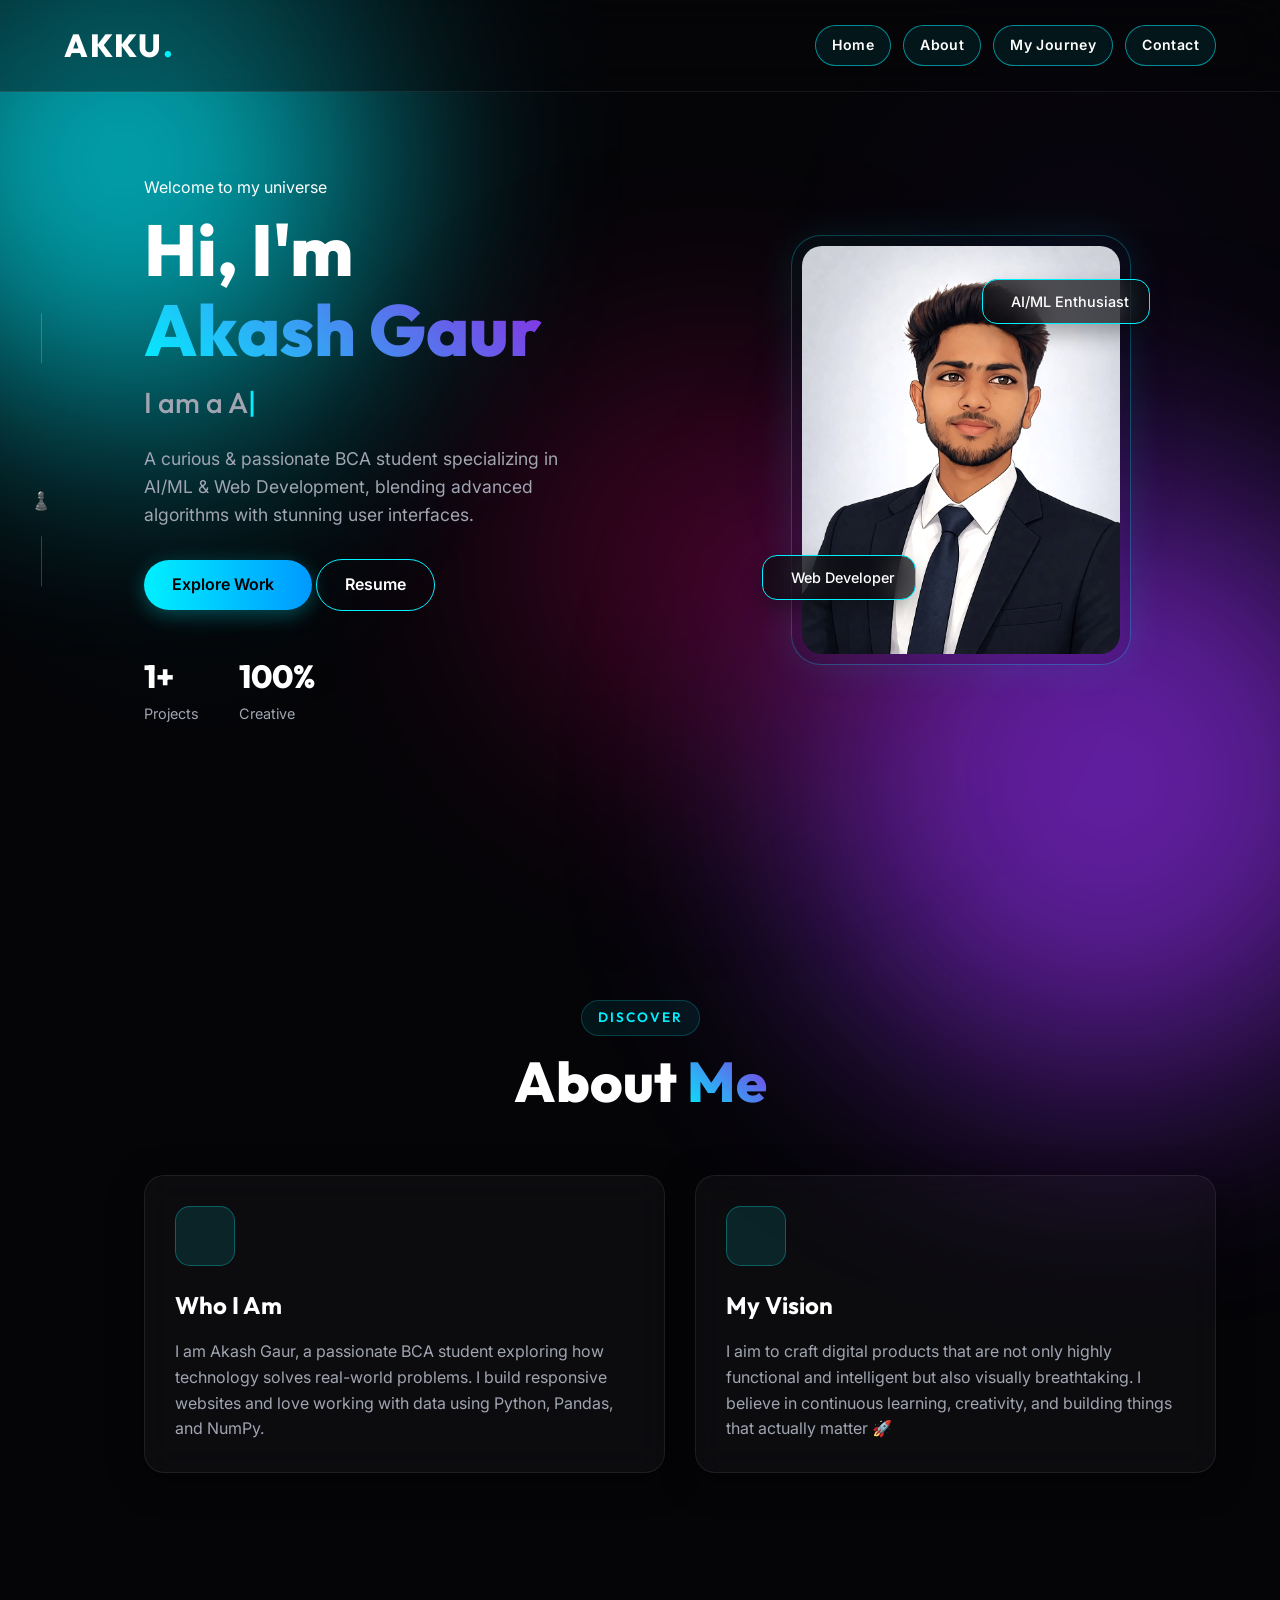
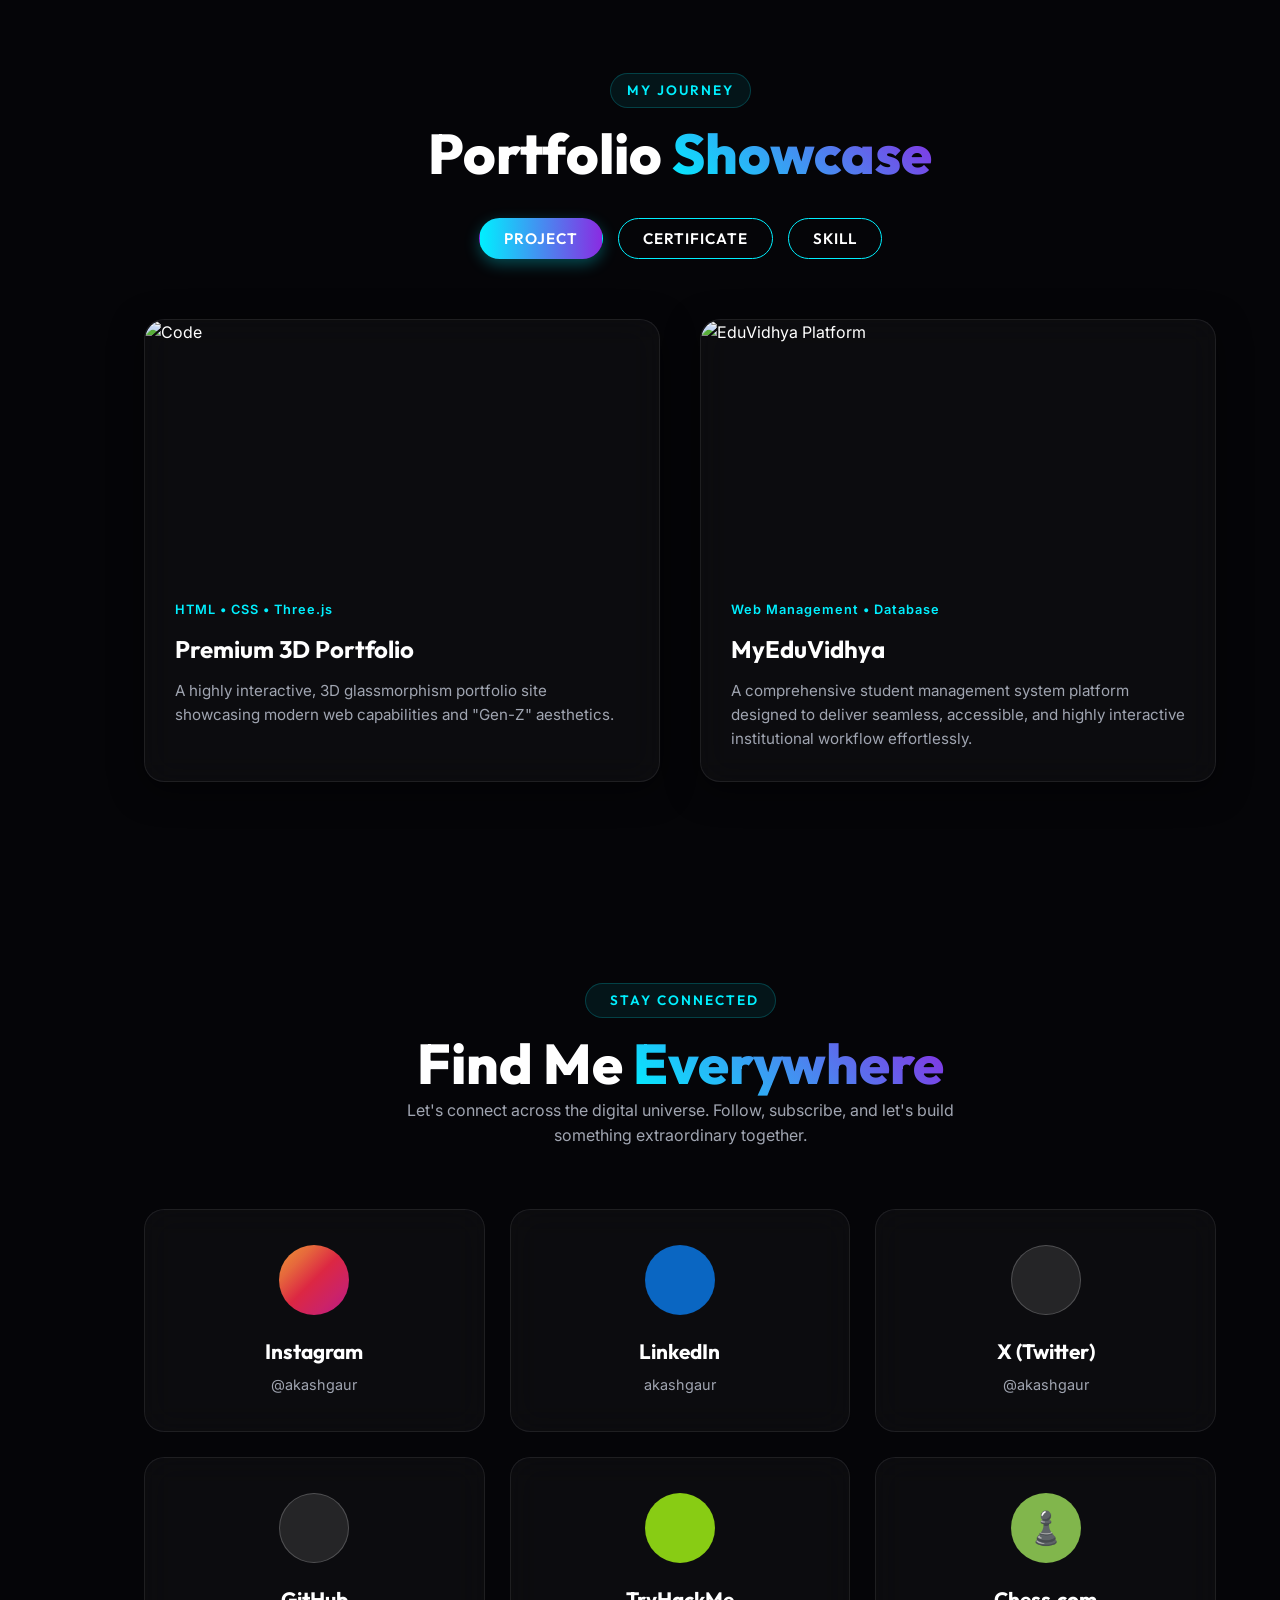
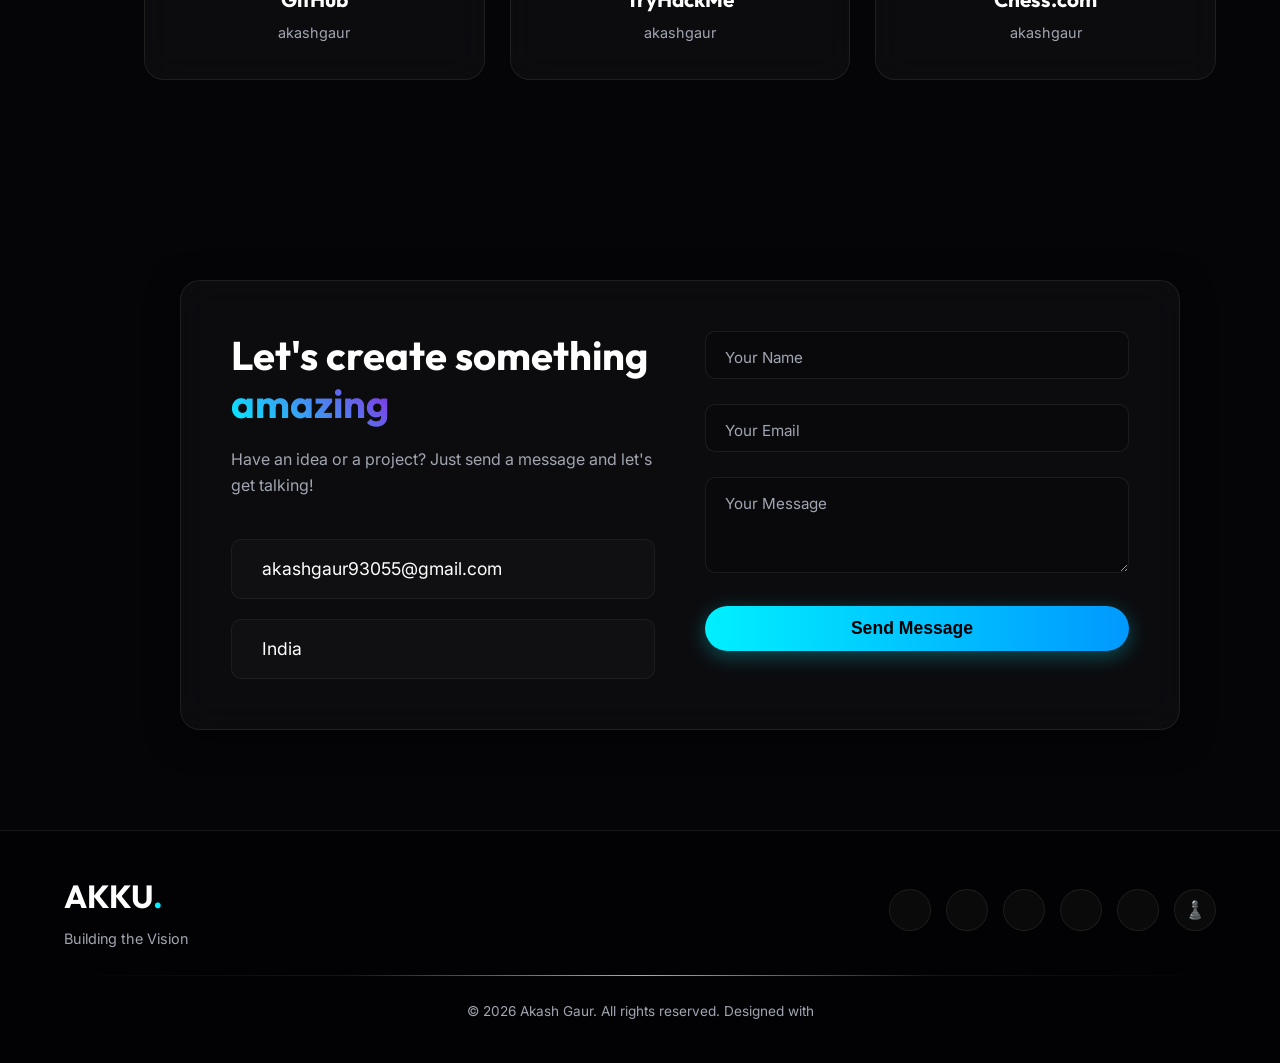
==== index.html @ 0bae41e0 "Add files via upload" ====
<!DOCTYPE html>
<html lang="en">

<head>
    <meta charset="UTF-8">
    <meta name="viewport" content="width=device-width, initial-scale=1.0">
    <title>Akash Gaur's Portfolio</title>
    <!-- Modern Fonts -->
    <link
        href="https://fonts.googleapis.com/css2?family=Outfit:wght@300;400;600;800&family=Inter:wght@300;400;500&display=swap"
        rel="stylesheet">
    <!-- Remixicons for UI details -->
    <link href="https://cdn.jsdelivr.net/npm/remixicon@3.5.0/fonts/remixicon.css" rel="stylesheet">

    <link rel="stylesheet" href="style.css">
</head>

<body>

    <!-- LOADER -->
    <div id="loader">
        <h1 class="loader-text">AKASH</h1>
        <div class="loader-bar"></div>
    </div>


    <!-- BACKGROUND DETAILS (Glowing Orbs) -->
    <div class="mesh-bg"></div>
    <div class="glow-orb orb-1"></div>
    <div class="glow-orb orb-2"></div>
    <div class="glow-orb orb-3"></div>

    <!-- FLOATING SOCIAL MEDIA BAR -->
    <aside class="social-bar">
        <div class="social-line"></div>
        <a href="https://www.instagram.com/akashgaur9161?igsh=MXh5YWp3NnBodTE1Nw==" target="_blank" class="social-icon"
            aria-label="Instagram">
            <i class="ri-instagram-line"></i>
            <span class="tooltip">Instagram</span>
        </a>
        <a href="https://www.linkedin.com/in/akash-gaur-01411a289?utm_source=share_via&utm_content=profile&utm_medium=member_android"
            target="_blank" class="social-icon" aria-label="LinkedIn">
            <i class="ri-linkedin-fill"></i>
            <span class="tooltip">LinkedIn</span>
        </a>
        <a href="https://x.com/codewithakashAi" target="_blank" class="social-icon" aria-label="Twitter/X">
            <i class="ri-twitter-x-line"></i>
            <span class="tooltip">Twitter (X)</span>
        </a>
        <a href="https://github.com/codewithakash-ai" target="_blank" class="social-icon" aria-label="GitHub">
            <i class="ri-github-fill"></i>
            <span class="tooltip">GitHub</span>
        </a>
        <a href="https://tryhackme.com/adventofcyber25" target="_blank" class="social-icon" aria-label="TryHackMe">
            <i class="ri-terminal-box-fill"></i>
            <span class="tooltip">TryHackMe</span>
        </a>
        <a href="https://www.chess.com/member/cyber_01" target="_blank" class="social-icon" aria-label="Chess.com">
            <span style="font-size:1.1rem;">♟️</span>
            <span class="tooltip">Chess.com</span>
        </a>
        <div class="social-line"></div>
    </aside>

    <!-- HEADER -->
    <header id="navbar">
        <a href="#home" class="logo">AKKU<span class="accent">.</span></a>
        <nav class="nav-links" aria-label="Main Navigation">
            <a href="#home" class="nav-link-btn">Home</a>
            <a href="#about" class="nav-link-btn">About</a>
            <a href="#portfolio" class="nav-link-btn">My Journey</a>
            <a href="#contact" class="nav-link-btn">Contact</a>
        </nav>
    </header>

    <main>
        <!-- HERO SECTION -->
        <section id="home" class="hero section">
            <div class="container hero-container">
                <div class="hero-text" data-tilt data-tilt-max="3" data-tilt-speed="400">
                    <p class="subtitle"><i class="ri-sparkling-fill"></i> Welcome to my universe</p>
                    <h1 class="title">Hi, I'm <br><span class="gradient-text">Akash Gaur</span></h1>
                    <h2 class="role">I am a <span id="typing"></span><span class="cursor-blink">|</span></h2>
                    <p class="description">A curious & passionate BCA student specializing in AI/ML & Web Development,
                        blending advanced algorithms with stunning user interfaces.</p>

                    <div class="buttons">
                        <a href="#portfolio" class="btn btn-primary"><span>Explore Work</span> <i
                                class="ri-arrow-right-up-line"></i></a>
                        <a href="resume.html" target="_blank" rel="noopener" class="btn btn-outline"><span>Resume</span></a>
                    </div>

                    <div class="hero-stats">
                        <div class="stat"><span class="num">1+</span> Projects</div>
                        <div class="stat"><span class="num">100%</span> Creative</div>
                    </div>
                </div>

                <!-- MOBILE ONLY: Sticker Photo -->
                <div class="mobile-sticker-wrap">
                    <div class="mobile-sticker">
                        <div class="sticker-bubble">Hi! I'm Akku 👋</div>
                        <img src="./WhatsApp%20Image%202026-03-29%20at%201.13.45%20PM.jpeg"
                            alt="Akash Gaur">
                        <div class="sticker-tag"><i class="ri-sparkling-fill"></i>🚀🚀</div>
                    </div>
                </div>

                <div class="hero-image-wrapper" data-tilt data-tilt-max="10" data-tilt-glare data-tilt-max-glare="0.2">
                    <div class="glass-orb-back"></div>
                    <div class="hero-image-container">
                        <img src="./WhatsApp%20Image%202026-03-29%20at%201.13.45%20PM.jpeg"
                            alt="Akash Gaur" class="hero-img">
                        <div class="glass-panel floating-panel-1"><i class="ri-brain-line"></i> AI/ML Enthusiast</div>
                        <div class="glass-panel floating-panel-2"><i class="ri-code-s-slash-fill"></i> Web Developer
                        </div>
                    </div>
                </div>
            </div>
        </section>

        <!-- ABOUT SECTION -->
        <section id="about" class="section reveal">
            <div class="container">
                <div class="section-header center">
                    <p class="section-subtitle">Discover</p>
                    <h2 class="section-title">About <span class="gradient-text">Me</span></h2>
                </div>

                <div class="about-grid">
                    <div class="about-card glass-card" data-tilt data-tilt-max="5">
                        <div class="about-icon"><i class="ri-user-smile-line"></i></div>
                        <h3>Who I Am</h3>
                        <p>I am Akash Gaur, a passionate BCA student exploring how technology solves real-world
                            problems. I build responsive websites and love working with data using Python, Pandas, and
                            NumPy.</p>
                    </div>
                    <div class="about-card glass-card" data-tilt data-tilt-max="5">
                        <div class="about-icon"><i class="ri-rocket-line"></i></div>
                        <h3>My Vision</h3>
                        <p>I aim to craft digital products that are not only highly functional and intelligent but also
                            visually breathtaking. I believe in continuous learning, creativity, and building things
                            that actually matter 🚀</p>
                    </div>
                </div>
            </div>
        </section>

        <!-- PORTFOLIO SECTION -->
        <section id="portfolio" class="section reveal">
            <div class="container">
                <div class="section-header center">
                    <p class="section-subtitle">My Journey</p>
                    <h2 class="section-title">Portfolio <span class="gradient-text">Showcase</span></h2>
                    <div class="portfolio-tabs" style="margin-top: 30px;">
                        <button class="tab-btn active" data-tab="project">PROJECT</button>
                        <button class="tab-btn" data-tab="certificate">CERTIFICATE</button>
                        <button class="tab-btn" data-tab="skill">SKILL</button>
                    </div>
                </div>

                <div class="tab-content active" id="tab-project">
                    <div class="projects-grid">
                        <div class="project-card glass-card" data-tilt data-tilt-max="8">
                            <div class="project-img-wrapper">
                                <img src="https://images.unsplash.com/photo-1555066931-4365d14bab8c?auto=format&fit=crop&w=600&q=80"
                                    alt="Code" class="project-img">
                                <div class="project-overlay">
                                    <a href="#" class="view-btn"><i class="ri-external-link-line"></i></a>
                                </div>
                            </div>
                            <div class="project-content">
                                <div class="project-tech">HTML • CSS • Three.js</div>
                                <h3>Premium 3D Portfolio</h3>
                                <p>A highly interactive, 3D glassmorphism portfolio site showcasing modern web capabilities
                                    and "Gen-Z" aesthetics.</p>
                            </div>
                        </div>
                        <div class="project-card glass-card" data-tilt data-tilt-max="8">
                            <div class="project-img-wrapper">
                                <img src="https://images.unsplash.com/photo-1516321318423-f06f85e504b3?auto=format&fit=crop&w=600&q=80"
                                    alt="EduVidhya Platform" class="project-img">
                                <div class="project-overlay">
                                    <a href="https://www.myeduvidhya.in/" target="_blank" class="view-btn"><i
                                            class="ri-external-link-line"></i></a>
                                </div>
                            </div>
                            <div class="project-content">
                                <div class="project-tech">Web Management • Database</div>
                                <h3>MyEduVidhya</h3>
                                <p>A comprehensive student management system platform designed to deliver seamless,
                                    accessible, and highly interactive institutional workflow effortlessly.</p>
                            </div>
                        </div>
                    </div>
                </div>

                <div class="tab-content" id="tab-certificate">
                    <div class="certificates-grid">
                        <article class="certificate-card glass-card" data-tilt data-tilt-max="8">
                            <button type="button" class="certificate-open-btn" aria-label="Open certificate in full view">
                                <div class="certificate-img-wrapper">
                                    <img src="./WhatsApp%20Image%202026-03-29%20at%203.09.30%20PM.jpeg"
                                        alt="Akash Gaur Certificate" class="certificate-img">
                                    <div class="certificate-overlay">
                                        <i class="ri-zoom-in-line"></i>
                                        <span>Tap to View Full</span>
                                    </div>
                                </div>
                            </button>
                            <div class="certificate-content">
                                <div class="project-tech">CERTIFICATION</div>
                                <h3>HTML and CSS Certificate</h3>
                                <p>Verified certificate added to portfolio.</p>
                            </div>
                        </article>
                    </div>
                </div>

                <div class="tab-content" id="tab-skill">
                    <div class="skills-grid">
                        <div class="skill-card glass-card" data-tilt data-tilt-max="15">
                            <i class="ri-html5-fill skill-icon"></i>
                            <h4>Frontend</h4>
                            <p>HTML, CSS, JS</p>
                        </div>
                        <div class="skill-card glass-card" data-tilt data-tilt-max="15">
                            <i class="ri-database-2-fill skill-icon"></i>
                            <h4>Data Science</h4>
                            <p>Python, Pandas, NumPy, Matplotlib</p>
                        </div>
                        <div class="skill-card glass-card" data-tilt data-tilt-max="15">
                            <i class="ri-braces-fill skill-icon"></i>
                            <h4>Core</h4>
                            <p>C++ Programming</p>
                        </div>
                        <div class="skill-card glass-card" data-tilt data-tilt-max="15">
                            <i class="ri-brain-fill skill-icon"></i>
                            <h4>AI/ML</h4>
                            <p>Modeling, Intelligent Systems</p>
                        </div>
                        <div class="skill-card glass-card" data-tilt data-tilt-max="15">
                            <i class="ri-quill-pen-fill skill-icon"></i>
                            <h4>Design</h4>
                            <p>UI/UX, Personal Branding</p>
                        </div>
                    </div>
                </div>
            </div>
        </section>

        <!-- CERTIFICATE LIGHTBOX -->
        <div id="certificateLightbox" class="certificate-lightbox" aria-hidden="true">
            <button id="certificateLightboxClose" class="certificate-lightbox-close" type="button"
                aria-label="Close certificate preview">
                <i class="ri-close-line"></i>
            </button>
            <img id="certificateLightboxImg" class="certificate-lightbox-img" alt="Certificate full preview">
        </div>

        <!-- CONNECT WITH ME SECTION -->
        <section id="connect" class="section reveal">
            <div class="container">
                <div class="section-header center">
                    <p class="section-subtitle"><i class="ri-links-line"></i> Stay Connected</p>
                    <h2 class="section-title">Find Me <span class="gradient-text">Everywhere</span></h2>
                    <p class="connect-desc">Let's connect across the digital universe. Follow, subscribe, and let's
                        build something extraordinary together.</p>
                </div>

                <div class="connect-grid">
                    <!-- Instagram Card -->
                    <a href="https://www.instagram.com/akashgaur9161?igsh=MXh5YWp3NnBodTE1Nw==" target="_blank"
                        class="connect-card connect-insta" data-tilt data-tilt-max="12">
                        <div class="connect-glow"></div>
                        <div class="connect-icon"><i class="ri-instagram-line"></i></div>
                        <h3>Instagram</h3>
                        <p>@akashgaur</p>
                    </a>

                    <!-- LinkedIn Card -->
                    <a href="https://www.linkedin.com/in/akash-gaur-01411a289?utm_source=share_via&utm_content=profile&utm_medium=member_android"
                        target="_blank" class="connect-card connect-linkedin" data-tilt data-tilt-max="12">
                        <div class="connect-glow"></div>
                        <div class="connect-icon"><i class="ri-linkedin-fill"></i></div>
                        <h3>LinkedIn</h3>
                        <p>akashgaur</p>
                    </a>

                    <!-- X / Twitter Card -->
                    <a href="https://x.com/codewithakashAi" target="_blank" class="connect-card connect-x" data-tilt
                        data-tilt-max="12">
                        <div class="connect-glow"></div>
                        <div class="connect-icon"><i class="ri-twitter-x-line"></i></div>
                        <h3>X (Twitter)</h3>
                        <p>@akashgaur</p>
                    </a>

                    <!-- GitHub Card -->
                    <a href="https://github.com/codewithakash-ai" target="_blank" class="connect-card connect-github"
                        data-tilt data-tilt-max="12">
                        <div class="connect-glow"></div>
                        <div class="connect-icon"><i class="ri-github-fill"></i></div>
                        <h3>GitHub</h3>
                        <p>akashgaur</p>
                    </a>

                    <!-- TryHackMe Card -->
                    <a href="https://tryhackme.com/adventofcyber25" target="_blank" class="connect-card connect-thm"
                        data-tilt data-tilt-max="12">
                        <div class="connect-glow"></div>
                        <div class="connect-icon"><i class="ri-terminal-box-fill"></i></div>
                        <h3>TryHackMe</h3>
                        <p>akashgaur</p>
                    </a>

                    <!-- Chess.com Card -->
                    <a href="https://www.chess.com/member/cyber_01" target="_blank" class="connect-card connect-chess"
                        data-tilt data-tilt-max="12">
                        <div class="connect-glow"></div>
                        <div class="connect-icon" style="font-size:2rem;">♟️</div>
                        <h3>Chess.com</h3>
                        <p>akashgaur</p>
                    </a>
                </div>
            </div>
        </section>

        <!-- CONTACT SECTION -->
        <section id="contact" class="section reveal">
            <div class="container">
                <div class="contact-box glass-card" data-tilt data-tilt-max="3">
                    <div class="contact-info">
                        <h2>Let's create something <span class="gradient-text">amazing</span></h2>
                        <p>Have an idea or a project? Just send a message and let's get talking!</p>
                        <div class="contact-methods">
                            <div class="method"><i class="ri-mail-send-line"></i> akashgaur93055@gmail.com</div>
                            <div class="method"><i class="ri-map-pin-line"></i> India</div>
                        </div>
                    </div>
                    <form id="contactForm" class="contact-form" action="https://api.web3forms.com/submit" method="POST">
                        <div class="input-group">
                            <input type="text" id="name" name="name" placeholder=" " required>
                            <label for="name">Your Name</label>
                        </div>
                        <div class="input-group">
                            <input type="email" id="email" name="email" placeholder=" " required>
                            <label for="email">Your Email</label>
                        </div>
                        <div class="input-group">
                            <textarea id="message" name="message" rows="4" placeholder=" " required></textarea>
                            <label for="message">Your Message</label>
                        </div>
                        <button type="submit" id="submitBtn" class="btn btn-primary submit-btn">
                            <span>Send Message</span> <i class="ri-send-plane-fill"></i>
                        </button>
                        <div id="formResult" class="form-result"></div>
                    </form>
                </div>
            </div>
        </section>

    </main>

    <footer>
        <div class="footer-content">
            <div class="footer-top">
                <div class="footer-brand">
                    <h2>AKKU<span class="accent">.</span></h2>
                    <p>Building the Vision</p>
                </div>
                <div class="footer-socials">
                    <a href="https://www.instagram.com/akashgaur9161?igsh=MXh5YWp3NnBodTE1Nw==" target="_blank"><i
                            class="ri-instagram-line"></i></a>
                    <a href="https://www.linkedin.com/in/akash-gaur-01411a289?utm_source=share_via&utm_content=profile&utm_medium=member_android"
                        target="_blank"><i class="ri-linkedin-fill"></i></a>
                    <a href="https://x.com/codewithakashAi" target="_blank"><i class="ri-twitter-x-line"></i></a>
                    <a href="https://github.com/codewithakash-ai" target="_blank"><i class="ri-github-fill"></i></a>
                    <a href="https://tryhackme.com/adventofcyber25" target="_blank"><i
                            class="ri-terminal-box-fill"></i></a>
                    <a href="https://www.chess.com/member/cyber_01" target="_blank" style="font-size:1.1rem;">♟️</a>
                </div>
            </div>
            <div class="footer-divider"></div>
            <p class="footer-copy">© 2026 Akash Gaur. All rights reserved. Designed with <i class="ri-heart-fill"
                    style="color: var(--accent-3);"></i></p>
        </div>
    </footer>

    <!-- VanillaTilt for 3D interactions -->
    <script src="https://cdnjs.cloudflare.com/ajax/libs/vanilla-tilt/1.8.0/vanilla-tilt.min.js"></script>
    <script src="script.js"></script>
</body>

</html>
---- style.css ----
/* =============== VIZ PREMIUM PORTFOLIO ================= */
@import url('https://fonts.googleapis.com/css2?family=Outfit:wght@300;400;600;800&family=Inter:wght@300;400;500&display=swap');

:root {
    --bg-color: #050508;
    --text-main: #ffffff;
    --text-muted: #a0a5b1;
    --accent-1: #00f0ff;
    /* Neon Cyan */
    --accent-2: #8a2be2;
    /* Neon Purple */
    --accent-3: #ff007f;
    /* Neon Pink */
    --glass-bg: rgba(255, 255, 255, 0.03);
    --glass-border: rgba(255, 255, 255, 0.08);
    --glass-shadow: 0 8px 32px 0 rgba(0, 0, 0, 0.5);

    --font-heading: 'Outfit', sans-serif;
    --font-body: 'Inter', sans-serif;
}

* {
    margin: 0;
    padding: 0;
    box-sizing: border-box;
    scroll-behavior: smooth;
}

body {
    background-color: var(--bg-color);
    color: var(--text-main);
    font-family: var(--font-body);
    overflow-x: hidden;
    position: relative;
    line-height: 1.6;
}

/* LOADER */
#loader {
    position: fixed;
    top: 0;
    left: 0;
    width: 100%;
    height: 100vh;
    background: var(--bg-color);
    display: flex;
    flex-direction: column;
    justify-content: center;
    align-items: center;
    z-index: 99999;
    transition: opacity 0.8s ease-in-out;
}

.loader-text {
    font-family: var(--font-heading);
    font-size: 4rem;
    font-weight: 800;
    letter-spacing: 5px;
    background: linear-gradient(90deg, var(--accent-1), var(--accent-2));
    -webkit-background-clip: text;
    background-clip: text;
    -webkit-text-fill-color: transparent;
    animation: pulseText 1.5s infinite alternate;
}

.loader-bar {
    width: 150px;
    height: 2px;
    background: rgba(255, 255, 255, 0.1);
    margin-top: 20px;
    position: relative;
    overflow: hidden;
}

.loader-bar::after {
    content: '';
    position: absolute;
    top: 0;
    left: -100%;
    width: 100%;
    height: 100%;
    background: var(--accent-1);
    animation: loadingBar 1.5s infinite;
}

@keyframes pulseText {
    0% {
        opacity: 0.6;
        filter: blur(2px);
    }

    100% {
        opacity: 1;
        filter: blur(0);
    }
}

@keyframes loadingBar {
    100% {
        left: 100%;
    }
}

/* BACKGROUND ORBS & MESH */
.mesh-bg {
    position: fixed;
    top: 0;
    left: 0;
    width: 100vw;
    height: 100vh;
    background-image:
        radial-gradient(circle at 15% 50%, rgba(0, 240, 255, 0.04), transparent 25%),
        radial-gradient(circle at 85% 30%, rgba(138, 43, 226, 0.04), transparent 25%);
    z-index: -2;
    pointer-events: none;
}

.glow-orb {
    position: fixed;
    border-radius: 50%;
    filter: blur(120px);
    z-index: -1;
    pointer-events: none;
    opacity: 0.6;
}

.orb-1 {
    top: -10%;
    left: -10%;
    width: 500px;
    height: 500px;
    background: var(--accent-1);
    animation: float 15s infinite alternate;
    opacity: 0.7;
}

.orb-2 {
    bottom: -20%;
    right: -10%;
    width: 600px;
    height: 600px;
    background: var(--accent-2);
    animation: float 12s infinite alternate-reverse;
    opacity: 0.7;
}

.orb-3 {
    top: 40%;
    left: 40%;
    width: 400px;
    height: 400px;
    background: var(--accent-3);
    opacity: 0.25;
    animation: float 18s infinite;
}

@keyframes float {
    0% {
        transform: translate(0, 0) scale(1);
    }

    100% {
        transform: translate(50px, 50px) scale(1.1);
    }
}

/* TYPOGRAPHY UTILS */
h1,
h2,
h3,
h4 {
    font-family: var(--font-heading);
}

.gradient-text {
    background: linear-gradient(45deg, var(--accent-1), var(--accent-2));
    -webkit-background-clip: text;
    background-clip: text;
    -webkit-text-fill-color: transparent;
}

.container {
    width: 90%;
    max-width: 1200px;
    margin: 0 auto;
    position: relative;
}

/* REUSABLE GLASS COMPONENTS */
.glass-card {
    background: var(--glass-bg);
    backdrop-filter: blur(16px);
    -webkit-backdrop-filter: blur(16px);
    border: 1px solid var(--glass-border);
    border-radius: 20px;
    padding: 30px;
    box-shadow: var(--glass-shadow);
    transition: all 0.4s ease;
    transform-style: preserve-3d;
}

.glass-card:hover {
    border-color: rgba(255, 255, 255, 0.2);
    box-shadow: 0 15px 40px rgba(0, 240, 255, 0.1);
}

/* BUTTONS */
.btn {
    display: inline-flex;
    align-items: center;
    gap: 10px;
    padding: 12px 28px;
    border-radius: 30px;
    font-weight: 600;
    text-decoration: none;
    transition: 0.3s cubic-bezier(0.175, 0.885, 0.32, 1.275);
    position: relative;
    overflow: hidden;
    z-index: 1;
}

.btn-primary {
    background: linear-gradient(90deg, var(--accent-1), #0099ff);
    color: #000;
    box-shadow: 0 5px 20px rgba(0, 240, 255, 0.3);
}

.btn-primary:hover {
    transform: translateY(-3px) scale(1.02);
    box-shadow: 0 10px 30px rgba(0, 240, 255, 0.5);
}

.btn-outline {
    background: transparent;
    color: var(--text-main);
    border: 1px solid var(--accent-1);
}

.btn-outline:hover {
    background: rgba(0, 240, 255, 0.1);
    transform: translateY(-3px);
}

/* NAVBAR */
header {
    position: fixed;
    top: 0;
    left: 0;
    width: 100%;
    padding: 20px 5%;
    display: flex;
    justify-content: space-between;
    align-items: center;
    z-index: 1000;
    background: rgba(5, 5, 8, 0.6);
    backdrop-filter: blur(20px);
    border-bottom: 1px solid var(--glass-border);
    transition: 0.3s;
}

.logo {
    font-family: var(--font-heading);
    font-size: 2rem;
    font-weight: 800;
    color: #fff;
    text-decoration: none;
    letter-spacing: 2px;
}

.accent {
    color: var(--accent-1);
}

.nav-links {
    display: flex;
    gap: 12px;
    align-items: center;
    flex-wrap: wrap;
}

.nav-links a {
    color: var(--text-main);
    text-decoration: none;
    font-size: 0.88rem;
    font-weight: 600;
    transition: 0.25s;
    letter-spacing: 0.4px;
}

.nav-links a:hover {
    color: #fff;
}

.nav-link-btn {
    display: inline-flex;
    align-items: center;
    justify-content: center;
    padding: 8px 16px;
    border-radius: 999px;
    border: 1px solid rgba(0, 240, 255, 0.55);
    background: rgba(0, 240, 255, 0.08);
    backdrop-filter: blur(8px);
    -webkit-backdrop-filter: blur(8px);
}

.nav-link-btn:hover {
    transform: translateY(-1px);
    background: rgba(0, 240, 255, 0.2);
    box-shadow: 0 8px 20px rgba(0, 240, 255, 0.18);
}

.mobile-menu-btn {
    display: none;
    font-size: 1.5rem;
    color: #fff;
}

.tagline {
    font-family: var(--font-heading);
    color: var(--accent-1);
    font-size: 1.2rem;
    font-weight: 600;
    letter-spacing: 2px;
    text-transform: uppercase;
}

/* SOCIAL BAR */
.social-bar {
    position: fixed;
    left: 30px;
    top: 50%;
    transform: translateY(-50%);
    display: flex;
    flex-direction: column;
    align-items: center;
    gap: 20px;
    z-index: 500;
}

.social-line {
    width: 1px;
    height: 50px;
    background: rgba(255, 255, 255, 0.2);
}

.social-icon {
    color: var(--text-muted);
    font-size: 1.3rem;
    text-decoration: none;
    transition: 0.3s;
    position: relative;
}

.social-icon:hover {
    color: var(--accent-1);
    transform: scale(1.2);
}

.tooltip {
    position: absolute;
    left: 40px;
    top: 50%;
    transform: translateY(-50%);
    background: var(--glass-bg);
    border: 1px solid var(--glass-border);
    padding: 5px 10px;
    border-radius: 5px;
    font-size: 0.8rem;
    opacity: 0;
    visibility: hidden;
    transition: 0.3s;
    backdrop-filter: blur(5px);
    white-space: nowrap;
    color: #fff;
}

.social-icon:hover .tooltip {
    opacity: 1;
    visibility: visible;
}

/* SECTIONS GLOBALS */
.section {
    padding: 100px 0;
    display: flex;
    align-items: center;
}

.hero.section {
    min-height: 100vh;
}

.section-header {
    margin-bottom: 60px;
}

.section-header.center {
    text-align: center;
}

.section-header.right {
    text-align: right;
}

.section-subtitle {
    display: inline-flex;
    align-items: center;
    gap: 8px;
    color: var(--accent-1);
    font-family: var(--font-heading);
    font-weight: 600;
    letter-spacing: 2px;
    text-transform: uppercase;
    font-size: 0.85rem;
    background: rgba(0, 240, 255, 0.07);
    border: 1px solid rgba(0, 240, 255, 0.2);
    padding: 6px 16px;
    border-radius: 50px;
    margin-bottom: 12px;
}

.section-title {
    font-size: 3.5rem;
    font-weight: 800;
    line-height: 1.2;
}

/* HERO */
.hero-container {
    display: grid;
    grid-template-columns: 1fr 1fr;
    gap: 50px;
    align-items: center;
    padding-left: 80px;
    /* offset for social bar */
}

.hero-text .title {
    font-size: 4.5rem;
    font-weight: 800;
    line-height: 1.1;
    margin: 10px 0;
}

.hero-text .role {
    font-size: 1.8rem;
    font-weight: 500;
    margin-bottom: 20px;
    color: var(--text-muted);
}

.cursor-blink {
    animation: blink 1s infinite;
    color: var(--accent-1);
}

@keyframes blink {

    0%,
    100% {
        opacity: 1;
    }

    50% {
        opacity: 0;
    }
}

.hero-text .description {
    font-size: 1.1rem;
    color: var(--text-muted);
    margin-bottom: 30px;
    max-width: 90%;
}

.hero-stats {
    display: flex;
    gap: 40px;
    margin-top: 40px;
}

.hero-stats .num {
    display: block;
    font-size: 2rem;
    font-weight: 800;
    font-family: var(--font-heading);
    color: var(--text-main);
}

.hero-stats .stat {
    color: var(--text-muted);
    font-size: 0.9rem;
}

/* MOBILE STICKER PHOTO — hidden on desktop */
.mobile-sticker-wrap {
    display: none;
}

.mobile-sticker {
    position: relative;
    width: 180px;
    height: 200px;
    margin: 0 auto;
    transform: rotate(-4deg);
    animation: stickerFloat 3s ease-in-out infinite;
    filter: drop-shadow(0 0 20px rgba(0, 240, 255, 0.4));
}

@keyframes stickerFloat {

    0%,
    100% {
        transform: rotate(-4deg) translateY(0);
    }

    50% {
        transform: rotate(-4deg) translateY(-12px);
    }
}

.mobile-sticker img {
    width: 100%;
    height: 100%;
    object-fit: cover;
    border-radius: 24px;
    border: 3px solid transparent;
    background-clip: padding-box;
    outline: 3px solid rgba(0, 240, 255, 0.5);
    outline-offset: 3px;
    animation: stickerGlow 4s ease-in-out infinite alternate;
}

@keyframes stickerGlow {
    0% {
        outline-color: rgba(0, 240, 255, 0.6);
        filter: drop-shadow(0 0 10px rgba(0, 240, 255, 0.4));
    }

    50% {
        outline-color: rgba(138, 43, 226, 0.6);
        filter: drop-shadow(0 0 15px rgba(138, 43, 226, 0.4));
    }

    100% {
        outline-color: rgba(255, 0, 127, 0.6);
        filter: drop-shadow(0 0 10px rgba(255, 0, 127, 0.3));
    }
}

.sticker-bubble {
    position: absolute;
    top: -42px;
    left: 50%;
    transform: translateX(-50%);
    background: linear-gradient(135deg, #00f0ff, #8a2be2);
    color: #000;
    font-family: var(--font-heading);
    font-weight: 800;
    font-size: 0.85rem;
    padding: 8px 16px;
    border-radius: 20px;
    white-space: nowrap;
    z-index: 10;
    animation: bubbleBounce 1.5s ease-in-out infinite;
}

.sticker-bubble::after {
    content: '';
    position: absolute;
    bottom: -8px;
    left: 50%;
    transform: translateX(-50%);
    border: 8px solid transparent;
    border-top-color: #8a2be2;
    border-bottom: none;
}

@keyframes bubbleBounce {

    0%,
    100% {
        transform: translateX(-50%) translateY(0) scale(1);
    }

    50% {
        transform: translateX(-50%) translateY(-5px) scale(1.05);
    }
}

.sticker-tag {
    position: absolute;
    bottom: -18px;
    right: -10px;
    background: rgba(10, 10, 15, 0.9);
    border: 1px solid var(--accent-1);
    color: var(--accent-1);
    font-size: 0.75rem;
    font-weight: 700;
    padding: 5px 12px;
    border-radius: 20px;
    display: flex;
    gap: 6px;
    align-items: center;
    backdrop-filter: blur(8px);
    animation: stickerFloat 3s ease-in-out 0.5s infinite;
}

.hero-image-wrapper {
    position: relative;
    display: flex;
    justify-content: center;
    align-items: center;
}

.glass-orb-back {
    position: absolute;
    width: 400px;
    height: 400px;
    border-radius: 50%;
    background: radial-gradient(circle, rgba(0, 240, 255, 0.08), rgba(138, 43, 226, 0.08), transparent 70%);
    filter: blur(30px);
    animation: float 8s ease-in-out infinite;
}

.hero-image-container {
    position: relative;
    width: 340px;
    height: 430px;
    border-radius: 30px;
    z-index: 2;
    padding: 10px;
    background: linear-gradient(135deg, rgba(0, 240, 255, 0.05), rgba(138, 43, 226, 0.05));
    border: 1px solid rgba(0, 240, 255, 0.25);
    backdrop-filter: blur(10px);
    transform-style: preserve-3d;
    box-shadow: 0 0 40px rgba(0, 240, 255, 0.1), inset 0 0 30px rgba(0, 0, 0, 0.2);
    animation: heroBorderGlow 4s ease-in-out infinite alternate;
}

@keyframes heroBorderGlow {
    0% {
        box-shadow: 0 0 30px rgba(0, 240, 255, 0.1), inset 0 0 30px rgba(0, 0, 0, 0.2);
        border-color: rgba(0, 240, 255, 0.25);
    }

    100% {
        box-shadow: 0 0 60px rgba(138, 43, 226, 0.2), inset 0 0 30px rgba(0, 0, 0, 0.2);
        border-color: rgba(138, 43, 226, 0.4);
    }
}

.hero-img {
    width: 100%;
    height: 100%;
    object-fit: cover;
    border-radius: 20px;
    filter: grayscale(15%) contrast(1.05) brightness(1.05);
    transition: 0.5s;
    transform: translateZ(30px);
}

.hero-image-container:hover .hero-img {
    filter: grayscale(0%) contrast(1.1) brightness(1.1);
}

.glass-panel {
    position: absolute;
    background: rgba(10, 10, 15, 0.7);
    border: 1px solid var(--accent-1);
    color: #fff;
    padding: 10px 20px;
    border-radius: 15px;
    backdrop-filter: blur(15px);
    font-weight: 500;
    font-size: 0.9rem;
    box-shadow: 0 10px 20px rgba(0, 0, 0, 0.3);
    transform: translateZ(50px);
    display: flex;
    align-items: center;
    gap: 8px;
}

.floating-panel-1 {
    top: 10%;
    right: -20px;
    animation: floatY 4s ease-in-out infinite;
}

.floating-panel-2 {
    bottom: 15%;
    left: -30px;
    animation: floatY 5s ease-in-out infinite reverse;
}

@keyframes floatY {
    0% {
        transform: translateY(0) translateZ(50px);
    }

    50% {
        transform: translateY(-15px) translateZ(50px);
    }

    100% {
        transform: translateY(0) translateZ(50px);
    }
}

/* ABOUT */
.about-grid {
    display: grid;
    grid-template-columns: 1fr 1fr;
    gap: 30px;
    padding-left: 80px;
}

.about-icon {
    width: 60px;
    height: 60px;
    background: rgba(0, 240, 255, 0.1);
    border-radius: 15px;
    display: flex;
    justify-content: center;
    align-items: center;
    font-size: 2rem;
    color: var(--accent-1);
    margin-bottom: 20px;
    border: 1px solid rgba(0, 240, 255, 0.3);
}

.about-card h3 {
    font-size: 1.5rem;
    margin-bottom: 15px;
}

.about-card p {
    color: var(--text-muted);
}

/* PORTFOLIO TABS */
.portfolio-tabs {
    display: flex;
    justify-content: center;
    gap: 15px;
    margin-bottom: 40px;
    flex-wrap: wrap;
}

.tab-btn {
    background: transparent;
    border: 1px solid var(--accent-1);
    color: var(--text-main);
    padding: 10px 24px;
    border-radius: 30px;
    font-family: var(--font-heading);
    font-weight: 600;
    font-size: 0.95rem;
    cursor: pointer;
    transition: 0.3s;
    letter-spacing: 1px;
}

.tab-btn:hover {
    background: rgba(0, 240, 255, 0.1);
}

.tab-btn.active {
    background: linear-gradient(90deg, var(--accent-1), var(--accent-2));
    border-color: transparent;
    color: #fff;
    box-shadow: 0 5px 15px rgba(0, 240, 255, 0.3);
}

.tab-content {
    display: none;
    animation: fadeInTab 0.5s ease;
}

.tab-content.active {
    display: block;
}

@keyframes fadeInTab {
    from { opacity: 0; transform: translateY(10px); }
    to { opacity: 1; transform: translateY(0); }
}

/* CERTIFICATES */
.certificates-grid {
    display: grid;
    grid-template-columns: repeat(auto-fit, minmax(340px, 520px));
    justify-content: center;
    gap: 36px;
}

.certificate-card {
    padding: 0;
    overflow: hidden;
    width: 100%;
    max-width: 520px;
}

.certificate-open-btn {
    width: 100%;
    border: 0;
    padding: 0;
    margin: 0;
    display: block;
    background: transparent;
    cursor: zoom-in;
    text-align: left;
}

.certificate-img-wrapper {
    position: relative;
    height: 250px;
    padding: 12px;
    background: linear-gradient(135deg, rgba(0, 240, 255, 0.08), rgba(138, 43, 226, 0.08));
}

.certificate-img {
    width: 100%;
    height: 100%;
    display: block;
    object-fit: contain;
    background: #0a0e1a;
    border-radius: 14px;
    border: 1px solid rgba(255, 255, 255, 0.08);
    transition: transform 0.45s ease;
}

.certificate-overlay {
    position: absolute;
    inset: 12px;
    border-radius: 14px;
    display: flex;
    flex-direction: column;
    justify-content: center;
    align-items: center;
    gap: 8px;
    color: #fff;
    background: rgba(4, 10, 20, 0.62);
    opacity: 0;
    transition: opacity 0.3s ease;
}

.certificate-overlay i {
    font-size: 1.7rem;
    color: var(--accent-1);
}

.certificate-overlay span {
    font-family: var(--font-heading);
    font-size: 0.9rem;
    letter-spacing: 0.5px;
}

.certificate-card:hover .certificate-img {
    transform: scale(1.03);
}

.certificate-card:hover .certificate-overlay,
.certificate-open-btn:focus-visible .certificate-overlay {
    opacity: 1;
}

.certificate-open-btn:focus-visible {
    outline: 2px solid var(--accent-1);
    outline-offset: -2px;
    border-radius: 20px;
}

.certificate-content {
    padding: 22px 24px 24px;
}

.certificate-content h3 {
    font-size: 1.35rem;
    margin-bottom: 8px;
}

.certificate-content p {
    color: var(--text-muted);
    font-size: 0.92rem;
}

.certificate-lightbox {
    position: fixed;
    inset: 0;
    z-index: 2500;
    display: flex;
    align-items: center;
    justify-content: center;
    padding: 30px;
    background: rgba(2, 5, 12, 0.92);
    opacity: 0;
    pointer-events: none;
    transition: opacity 0.25s ease;
}

.certificate-lightbox.active {
    opacity: 1;
    pointer-events: auto;
}

.certificate-lightbox-img {
    max-width: min(1100px, 92vw);
    max-height: 88vh;
    width: auto;
    height: auto;
    border-radius: 14px;
    background: #060912;
    border: 1px solid rgba(255, 255, 255, 0.15);
    box-shadow: 0 20px 50px rgba(0, 0, 0, 0.55);
}

.certificate-lightbox-close {
    position: absolute;
    top: 22px;
    right: 22px;
    width: 44px;
    height: 44px;
    border-radius: 50%;
    border: 1px solid rgba(255, 255, 255, 0.25);
    background: rgba(255, 255, 255, 0.08);
    color: #fff;
    font-size: 1.7rem;
    display: flex;
    align-items: center;
    justify-content: center;
    cursor: pointer;
    transition: 0.25s ease;
}

.certificate-lightbox-close:hover {
    transform: scale(1.05);
    background: rgba(255, 255, 255, 0.18);
}

/* SKILLS */
#portfolio .container {
    padding-left: 80px;
}

.skills-grid {
    display: grid;
    grid-template-columns: repeat(auto-fit, minmax(180px, 1fr));
    gap: 25px;
}

.skill-card {
    text-align: center;
    position: relative;
}

.skill-card:hover {
    border-color: rgba(0, 240, 255, 0.3);
}

.skill-card::before {
    content: '';
    position: absolute;
    inset: -1px;
    border-radius: 21px;
    background: linear-gradient(135deg, rgba(0, 240, 255, 0.15), transparent, rgba(138, 43, 226, 0.15));
    opacity: 0;
    transition: 0.4s;
    z-index: -1;
}

.skill-card:hover::before {
    opacity: 1;
}

.skill-icon {
    font-size: 3rem;
    margin-bottom: 15px;
    display: inline-block;
    background: linear-gradient(45deg, var(--accent-1), var(--accent-2));
    -webkit-background-clip: text;
    background-clip: text;
    -webkit-text-fill-color: transparent;
    transform: translateZ(20px);
    transition: 0.4s;
}

.skill-card:hover .skill-icon {
    transform: translateZ(20px) scale(1.15) rotate(-5deg);
    filter: drop-shadow(0 0 10px var(--accent-1));
}

.skill-card h4 {
    font-size: 1.2rem;
    margin-bottom: 10px;
    transform: translateZ(20px);
}

.skill-card p {
    font-size: 0.85rem;
    color: var(--text-muted);
    transform: translateZ(20px);
}

/* PROJECTS */
#projects .container {
    padding-left: 80px;
}

.projects-grid {
    display: grid;
    grid-template-columns: repeat(2, 1fr);
    gap: 40px;
}

.project-card {
    padding: 0;
    overflow: hidden;
}

.project-img-wrapper {
    position: relative;
    height: 250px;
    width: 100%;
    overflow: hidden;
    border-radius: 20px 20px 0 0;
}

.project-img {
    width: 100%;
    height: 100%;
    object-fit: cover;
    transition: transform 0.6s ease;
}

.project-overlay {
    position: absolute;
    top: 0;
    left: 0;
    width: 100%;
    height: 100%;
    background: rgba(0, 0, 0, 0.6);
    display: flex;
    justify-content: center;
    align-items: center;
    opacity: 0;
    transition: 0.4s;
    backdrop-filter: blur(5px);
}

.project-card:hover .project-img {
    transform: scale(1.1);
}

.project-card:hover .project-overlay {
    opacity: 1;
}

.view-btn {
    width: 60px;
    height: 60px;
    border-radius: 50%;
    background: var(--accent-1);
    color: #000;
    display: flex;
    justify-content: center;
    align-items: center;
    font-size: 1.5rem;
    text-decoration: none;
    transition: 0.3s;
    transform: translateY(20px);
}

.project-card:hover .view-btn {
    transform: translateY(0);
}

.project-content {
    padding: 30px;
}

.project-tech {
    font-size: 0.8rem;
    color: var(--accent-1);
    font-weight: 600;
    letter-spacing: 1px;
    margin-bottom: 10px;
}

.project-content h3 {
    font-size: 1.5rem;
    margin-bottom: 10px;
}

.project-content p {
    color: var(--text-muted);
    font-size: 0.95rem;
}

/* PHOTOGRAPHY */
#photography .container {
    padding-left: 80px;
}

.photography-desc {
    color: var(--text-muted);
    max-width: 600px;
    margin: 0 auto 50px auto;
}

.photo-gallery {
    display: grid;
    grid-template-columns: repeat(2, 1fr);
    gap: 20px;
    margin-bottom: 40px;
}

.photo-item {
    position: relative;
    border-radius: 15px;
    overflow: hidden;
    aspect-ratio: 1.91/1;
    transform-style: preserve-3d;
}

.photo-item img {
    width: 100%;
    height: 100%;
    object-fit: cover;
    transition: 0.5s;
}

.photo-overlay {
    position: absolute;
    inset: 0;
    background: linear-gradient(to top, rgba(0, 0, 0, 0.8), transparent);
    display: flex;
    justify-content: center;
    align-items: flex-end;
    padding: 20px;
    opacity: 0;
    transition: 0.4s;
    color: #fff;
    font-size: 2rem;
}

.photo-item:hover img {
    transform: scale(1.1);
    filter: brightness(0.8);
}

.photo-item:hover .photo-overlay {
    opacity: 1;
}

.center-btn {
    text-align: center;
    margin-top: 40px;
}

.insta-btn {
    border-color: #E1306C;
    color: #E1306C;
}

.insta-btn:hover {
    background: rgba(225, 48, 108, 0.1);
    color: #fff;
    transform: translateY(-5px);
    box-shadow: 0 10px 20px rgba(225, 48, 108, 0.2);
}

/* CONTACT */
#contact .container {
    padding-left: 80px;
    display: flex;
    justify-content: center;
}

.contact-box {
    display: grid;
    grid-template-columns: 1fr 1fr;
    gap: 50px;
    width: 100%;
    max-width: 1000px;
    padding: 50px;
}

.contact-info h2 {
    font-size: 2.5rem;
    margin-bottom: 20px;
    line-height: 1.2;
}

.contact-info p {
    color: var(--text-muted);
    margin-bottom: 40px;
}

.contact-methods {
    display: flex;
    flex-direction: column;
    gap: 20px;
}

.method {
    display: flex;
    align-items: center;
    gap: 15px;
    font-size: 1.1rem;
    padding: 15px;
    background: rgba(255, 255, 255, 0.02);
    border-radius: 10px;
    border: 1px solid rgba(255, 255, 255, 0.05);
}

.method i {
    color: var(--accent-1);
    font-size: 1.5rem;
}

.contact-form {
    display: flex;
    flex-direction: column;
    gap: 25px;
}

.input-group {
    position: relative;
}

.input-group input,
.input-group textarea {
    width: 100%;
    padding: 15px 20px;
    background: rgba(0, 0, 0, 0.2);
    border: 1px solid var(--glass-border);
    border-radius: 10px;
    color: #fff;
    font-family: var(--font-body);
    outline: none;
    transition: 0.3s;
}

.input-group label {
    position: absolute;
    left: 20px;
    top: 15px;
    color: var(--text-muted);
    pointer-events: none;
    transition: 0.3s;
    font-size: 0.95rem;
}

.input-group input:focus,
.input-group textarea:focus {
    border-color: var(--accent-1);
    box-shadow: 0 0 15px rgba(0, 240, 255, 0.2);
    background: rgba(0, 240, 255, 0.05);
}

.input-group input:focus~label,
.input-group input:not(:placeholder-shown)~label,
.input-group textarea:focus~label,
.input-group textarea:not(:placeholder-shown)~label {
    top: -10px;
    left: 15px;
    font-size: 0.8rem;
    background: var(--bg-color);
    padding: 0 5px;
    color: var(--accent-1);
}

.submit-btn {
    border: none;
    cursor: pointer;
    justify-content: center;
    font-size: 1.1rem;
}

.form-result {
    margin-top: 15px;
    font-size: 0.9rem;
    padding: 10px;
    border-radius: 8px;
    display: none;
    animation: fadeIn 0.4s ease;
}

.form-result.success {
    display: block !important;
    background: rgba(0, 255, 127, 0.1);
    color: #a7ffd6;
    border: 1px solid rgba(0, 255, 127, 0.2);
}

.form-result.error {
    display: block !important;
    background: rgba(255, 0, 127, 0.1);
    color: #ff85c2;
    border: 1px solid rgba(255, 0, 127, 0.2);
}

/* CONNECT WITH ME */
#connect .container {
    padding-left: 80px;
}

.connect-desc {
    color: var(--text-muted);
    max-width: 600px;
    margin: 0 auto 50px auto;
    text-align: center;
}

.connect-grid {
    display: grid;
    grid-template-columns: repeat(3, 1fr);
    gap: 25px;
}

.connect-card {
    position: relative;
    overflow: hidden;
    background: var(--glass-bg);
    backdrop-filter: blur(16px);
    -webkit-backdrop-filter: blur(16px);
    border: 1px solid var(--glass-border);
    border-radius: 20px;
    padding: 35px 25px;
    text-align: center;
    text-decoration: none;
    color: #fff;
    transition: all 0.4s cubic-bezier(0.175, 0.885, 0.32, 1.275);
    transform-style: preserve-3d;
}

.connect-card:hover {
    transform: translateY(-10px) scale(1.03);
}

.connect-glow {
    position: absolute;
    top: -50%;
    left: -50%;
    width: 200%;
    height: 200%;
    opacity: 0;
    transition: opacity 0.5s;
    pointer-events: none;
    z-index: 0;
}

.connect-card:hover .connect-glow {
    opacity: 1;
}

/* Per-platform glow */
.connect-insta .connect-glow {
    background: radial-gradient(circle, rgba(225, 48, 108, 0.15), transparent 60%);
}

.connect-linkedin .connect-glow {
    background: radial-gradient(circle, rgba(10, 102, 194, 0.15), transparent 60%);
}

.connect-x .connect-glow {
    background: radial-gradient(circle, rgba(255, 255, 255, 0.08), transparent 60%);
}

.connect-youtube .connect-glow {
    background: radial-gradient(circle, rgba(255, 0, 0, 0.15), transparent 60%);
}

/* Per-platform border glow on hover */
.connect-insta:hover {
    border-color: #E1306C;
    box-shadow: 0 15px 40px rgba(225, 48, 108, 0.2);
}

.connect-linkedin:hover {
    border-color: #0A66C2;
    box-shadow: 0 15px 40px rgba(10, 102, 194, 0.2);
}

.connect-x:hover {
    border-color: rgba(255, 255, 255, 0.4);
    box-shadow: 0 15px 40px rgba(255, 255, 255, 0.08);
}

.connect-youtube:hover {
    border-color: #FF0000;
    box-shadow: 0 15px 40px rgba(255, 0, 0, 0.2);
}

.connect-icon {
    width: 70px;
    height: 70px;
    margin: 0 auto 20px;
    border-radius: 50%;
    display: flex;
    justify-content: center;
    align-items: center;
    font-size: 2rem;
    transition: 0.4s;
    position: relative;
    z-index: 1;
}

.connect-insta .connect-icon {
    background: linear-gradient(135deg, #f09433, #e6683c, #dc2743, #cc2366, #bc1888);
    color: #fff;
}

.connect-linkedin .connect-icon {
    background: #0A66C2;
    color: #fff;
}

.connect-x .connect-icon {
    background: rgba(255, 255, 255, 0.1);
    border: 1px solid rgba(255, 255, 255, 0.2);
    color: #fff;
}

.connect-youtube .connect-icon {
    background: #FF0000;
    color: #fff;
}

.connect-github .connect-glow {
    background: radial-gradient(circle, rgba(255, 255, 255, 0.08), transparent 60%);
}

.connect-github:hover {
    border-color: rgba(255, 255, 255, 0.5);
    box-shadow: 0 15px 40px rgba(255, 255, 255, 0.1);
}

.connect-github .connect-icon {
    background: rgba(255, 255, 255, 0.1);
    border: 1px solid rgba(255, 255, 255, 0.2);
    color: #fff;
}

.connect-github:hover .connect-arrow {
    color: #ffffff;
}

.connect-chess .connect-glow {
    background: radial-gradient(circle, rgba(129, 182, 76, 0.15), transparent 60%);
}

.connect-chess:hover {
    border-color: #81B64C;
    box-shadow: 0 15px 40px rgba(129, 182, 76, 0.2);
}

.connect-chess .connect-icon {
    background: #81B64C;
    color: #fff;
    border-radius: 50%;
    display: flex;
    justify-content: center;
    align-items: center;
    font-style: normal;
}

.connect-chess:hover .connect-arrow {
    color: #81B64C;
}

.connect-card:hover .connect-icon {
    transform: scale(1.1) rotate(5deg);
}

.connect-card h3 {
    font-family: var(--font-heading);
    font-size: 1.3rem;
    margin-bottom: 5px;
    position: relative;
    z-index: 1;
}

.connect-card p {
    color: var(--text-muted);
    font-size: 0.9rem;
    position: relative;
    z-index: 1;
}

.connect-arrow {
    display: inline-flex;
    align-items: center;
    justify-content: center;
    margin-top: 20px;
    font-size: 1.5rem;
    font-weight: 900;
    color: var(--text-muted);
    transition: 0.3s;
    position: relative;
    z-index: 1;
}

.connect-insta:hover .connect-arrow {
    color: #E1306C;
    transform: translate(4px, -4px);
}

.connect-linkedin:hover .connect-arrow {
    color: #0A66C2;
    transform: translate(4px, -4px);
}

.connect-x:hover .connect-arrow {
    color: #ffffff;
    transform: translate(4px, -4px);
}

.connect-youtube:hover .connect-arrow {
    color: #FF0000;
    transform: translate(4px, -4px);
}

.connect-thm .connect-glow {
    background: radial-gradient(circle, rgba(136, 204, 20, 0.15), transparent 60%);
}

.connect-thm:hover {
    border-color: #88cc14;
    box-shadow: 0 15px 40px rgba(136, 204, 20, 0.2);
}

.connect-thm .connect-icon {
    background: #88cc14;
    color: #fff;
    border: 1px solid rgba(136, 204, 20, 0.2);
}

/* FOOTER */
footer {
    padding: 40px 5%;
    border-top: 1px solid var(--glass-border);
    background: rgba(0, 0, 0, 0.5);
}

.footer-content {
    max-width: 1200px;
    margin: 0 auto;
}

.footer-top {
    display: flex;
    justify-content: space-between;
    align-items: center;
    margin-bottom: 25px;
}

.footer-brand h2 {
    font-size: 2rem;
    margin-bottom: 5px;
}

.footer-brand p {
    color: var(--text-muted);
    font-size: 0.9rem;
}

.footer-socials {
    display: flex;
    gap: 15px;
}

.footer-socials a {
    width: 42px;
    height: 42px;
    border-radius: 50%;
    background: var(--glass-bg);
    display: flex;
    justify-content: center;
    align-items: center;
    color: #fff;
    text-decoration: none;
    transition: 0.3s;
    border: 1px solid var(--glass-border);
}

.footer-socials a:hover {
    background: var(--accent-1);
    color: #000;
    transform: translateY(-5px);
    box-shadow: 0 8px 20px rgba(0, 240, 255, 0.3);
}

.footer-divider {
    width: 100%;
    height: 1px;
    background: linear-gradient(90deg, transparent, var(--glass-border), var(--accent-1), var(--glass-border), transparent);
}

.footer-copy {
    text-align: center;
    color: var(--text-muted);
    font-size: 0.85rem;
    margin-top: 25px;
}

/* REVEAL ANIMATION */
.reveal {
    opacity: 0;
    transform: translateY(50px);
    transition: all 1s ease;
}

.reveal.active {
    opacity: 1;
    transform: translateY(0);
}

/* RESPONSIVE CSS */
@media (max-width: 1100px) {
    .projects-grid {
        grid-template-columns: 1fr;
    }

    .certificates-grid {
        grid-template-columns: 1fr;
    }

    .certificate-card {
        max-width: 700px;
        margin: 0 auto;
    }

    .connect-grid {
        grid-template-columns: 1fr 1fr;
    }
}

@media (max-width: 1024px) {

    .hero-container,
    .contact-box {
        grid-template-columns: 1fr;
    }

    .hero-image-wrapper {
        margin-top: 50px;
    }

    .section-title {
        font-size: 2.8rem;
    }
}

@media (max-width: 768px) {

    /* === CLASSICAL BACKGROUND COLOR SHIFT === */
    @keyframes mobileColorShift {
        0% {
            background-color: #050508;
        }

        20% {
            background-color: #07050e;
        }

        40% {
            background-color: #050a0e;
        }

        60% {
            background-color: #08050e;
        }

        80% {
            background-color: #050e0a;
        }

        100% {
            background-color: #050508;
        }
    }

    body {
        animation: mobileColorShift 15s ease-in-out infinite;
    }

    /* === FLOATING CARD ANIMATIONS === */
    @keyframes floatCard1 {

        0%,
        100% {
            transform: translateY(0)
        }

        50% {
            transform: translateY(-8px)
        }
    }

    @keyframes floatCard2 {

        0%,
        100% {
            transform: translateY(0)
        }

        50% {
            transform: translateY(-6px)
        }
    }

    @keyframes floatCard3 {

        0%,
        100% {
            transform: translateY(0)
        }

        50% {
            transform: translateY(-10px)
        }
    }

    .glass-card {
        animation: floatCard1 4s ease-in-out infinite;
    }

    .about-card:nth-child(2) {
        animation: floatCard2 4.5s ease-in-out infinite;
    }

    .skill-card:nth-child(1) {
        animation: floatCard3 3.8s ease-in-out infinite;
    }

    .skill-card:nth-child(2) {
        animation: floatCard1 4.2s ease-in-out 0.3s infinite;
    }

    .skill-card:nth-child(3) {
        animation: floatCard2 4s ease-in-out 0.6s infinite;
    }

    .skill-card:nth-child(4) {
        animation: floatCard3 4.5s ease-in-out 0.2s infinite;
    }

    .skill-card:nth-child(5) {
        animation: floatCard1 4.1s ease-in-out 0.5s infinite;
    }

    .connect-card {
        animation: floatCard2 5s ease-in-out infinite;
    }

    .connect-card:nth-child(2) {
        animation-delay: 0.4s;
    }

    .connect-card:nth-child(3) {
        animation-delay: 0.8s;
    }

    .connect-card:nth-child(4) {
        animation-delay: 1.2s;
    }

    .project-card {
        animation: floatCard1 4.5s ease-in-out infinite;
    }

    .project-card:nth-child(2) {
        animation-delay: 0.6s;
    }

    .certificate-img-wrapper {
        height: 220px;
    }

    .certificate-overlay {
        opacity: 1;
        justify-content: flex-end;
        padding-bottom: 14px;
        background: linear-gradient(to top, rgba(4, 10, 20, 0.78), rgba(4, 10, 20, 0.2));
    }

    .certificate-overlay i {
        font-size: 1.35rem;
    }

    .certificate-lightbox {
        padding: 14px;
    }

    .certificate-lightbox-close {
        top: 12px;
        right: 12px;
        width: 40px;
        height: 40px;
    }

    .photo-item:nth-child(1) {
        animation: floatCard1 3.5s ease-in-out infinite;
    }

    .photo-item:nth-child(2) {
        animation: floatCard2 4s ease-in-out 0.3s infinite;
    }

    .photo-item:nth-child(3) {
        animation: floatCard3 3.8s ease-in-out 0.6s infinite;
    }

    .photo-item:nth-child(4) {
        animation: floatCard1 4.2s ease-in-out 0.9s infinite;
    }

    /* override any hover transforms to not break floating */
    .glass-card:hover,
    .skill-card:hover {
        animation-play-state: paused;
    }

    /* Stronger background on mobile */
    .mesh-bg {
        background-image:
            radial-gradient(circle at 15% 30%, rgba(0, 240, 255, 0.12), transparent 40%),
            radial-gradient(circle at 85% 70%, rgba(138, 43, 226, 0.12), transparent 40%);
    }

    .orb-1 {
        width: 300px;
        height: 300px;
        opacity: 0.5;
        filter: blur(80px);
    }

    .orb-2 {
        width: 350px;
        height: 350px;
        opacity: 0.45;
        filter: blur(80px);
    }

    .orb-3 {
        width: 250px;
        height: 250px;
        opacity: 0.3;
        filter: blur(70px);
    }

    .social-bar {
        display: none;
    }

    .container {
        padding-left: 0 !important;
        width: 90%;
    }

    .hero-container {
        padding-left: 0;
        text-align: center;
    }

    .hero-text .title {
        font-size: 2.8rem;
    }

    .hero-text .role {
        font-size: 1.4rem;
    }

    .hero-text .description {
        margin: 0 auto 30px auto;
    }

    .hero-stats {
        justify-content: center;
    }

    .hero-image-wrapper {
        display: none;
    }

    .mobile-sticker-wrap {
        display: flex;
        justify-content: center;
        margin-top: 50px;
    }

    .section-title {
        font-size: 2.5rem;
    }

    .about-grid {
        grid-template-columns: 1fr;
        padding-left: 0;
    }

    /* Skills: 3x3 grid on mobile */
    .skills-grid {
        grid-template-columns: repeat(3, 1fr);
        gap: 15px;
    }

    .skill-card {
        padding: 20px 10px;
    }

    .skill-icon {
        font-size: 2.2rem;
        margin-bottom: 10px;
    }

    .skill-card h4 {
        font-size: 1rem;
    }

    .skill-card p {
        font-size: 0.75rem;
    }

    /* Sticker-style photo gallery on mobile */
    .photo-gallery {
        grid-template-columns: 1fr 1fr;
        gap: 15px;
        padding: 10px;
    }

    .photo-item {
        aspect-ratio: 1/1;
        border-radius: 20px;
        border: 3px solid rgba(255, 255, 255, 0.15);
        box-shadow: none;
    }

    .photo-item:nth-child(1) {
        transform: rotate(-3deg);
        box-shadow: 5px 5px 20px rgba(0, 240, 255, 0.35);
        border-color: rgba(0, 240, 255, 0.4);
    }

    .photo-item:nth-child(2) {
        transform: rotate(2.5deg);
        box-shadow: -5px 5px 20px rgba(138, 43, 226, 0.35);
        border-color: rgba(138, 43, 226, 0.4);
    }

    .photo-item:nth-child(3) {
        transform: rotate(2deg);
        box-shadow: 5px -5px 20px rgba(255, 0, 127, 0.3);
        border-color: rgba(255, 0, 127, 0.4);
    }

    .photo-item:nth-child(4) {
        transform: rotate(-2.5deg);
        box-shadow: -5px -5px 20px rgba(0, 240, 255, 0.25);
        border-color: rgba(0, 240, 255, 0.3);
    }

    .photo-item:hover {
        transform: rotate(0deg) scale(1.05) !important;
        z-index: 2;
    }

    .connect-grid {
        grid-template-columns: 1fr 1fr;
        gap: 12px;
    }

    .connect-card {
        padding: 22px 14px;
        border-radius: 16px;
    }

    .connect-icon {
        width: 50px;
        height: 50px;
        font-size: 1.5rem;
        margin-bottom: 12px;
    }

    .connect-card h3 {
        font-size: 1rem;
        margin-bottom: 4px;
    }

    .connect-card p {
        font-size: 0.78rem;
    }

    .footer-top {
        flex-direction: column;
        text-align: center;
        gap: 20px;
    }

    .nav-links {
        display: flex;
        gap: 8px;
        justify-content: flex-end;
    }

    .mobile-menu-btn {
        display: none;
    }

    .nav-link-btn {
        padding: 7px 12px;
        font-size: 0.78rem;
    }

    .buttons {
        justify-content: center;
        display: flex;
        flex-wrap: wrap;
    }

    .contact-box {
        grid-template-columns: 1fr !important;
        gap: 30px;
        padding: 30px 20px;
    }
}

@media (max-width: 480px) {
    .connect-grid {
        grid-template-columns: 1fr 1fr;
    }

    .hero-text .title {
        font-size: 2.2rem;
    }

    .section-title {
        font-size: 2rem;
    }

    .skills-grid {
        grid-template-columns: repeat(3, 1fr);
        gap: 10px;
    }

    .skill-card {
        padding: 15px 8px;
    }

    .photo-gallery {
        grid-template-columns: 1fr 1fr;
        gap: 12px;
    }
}
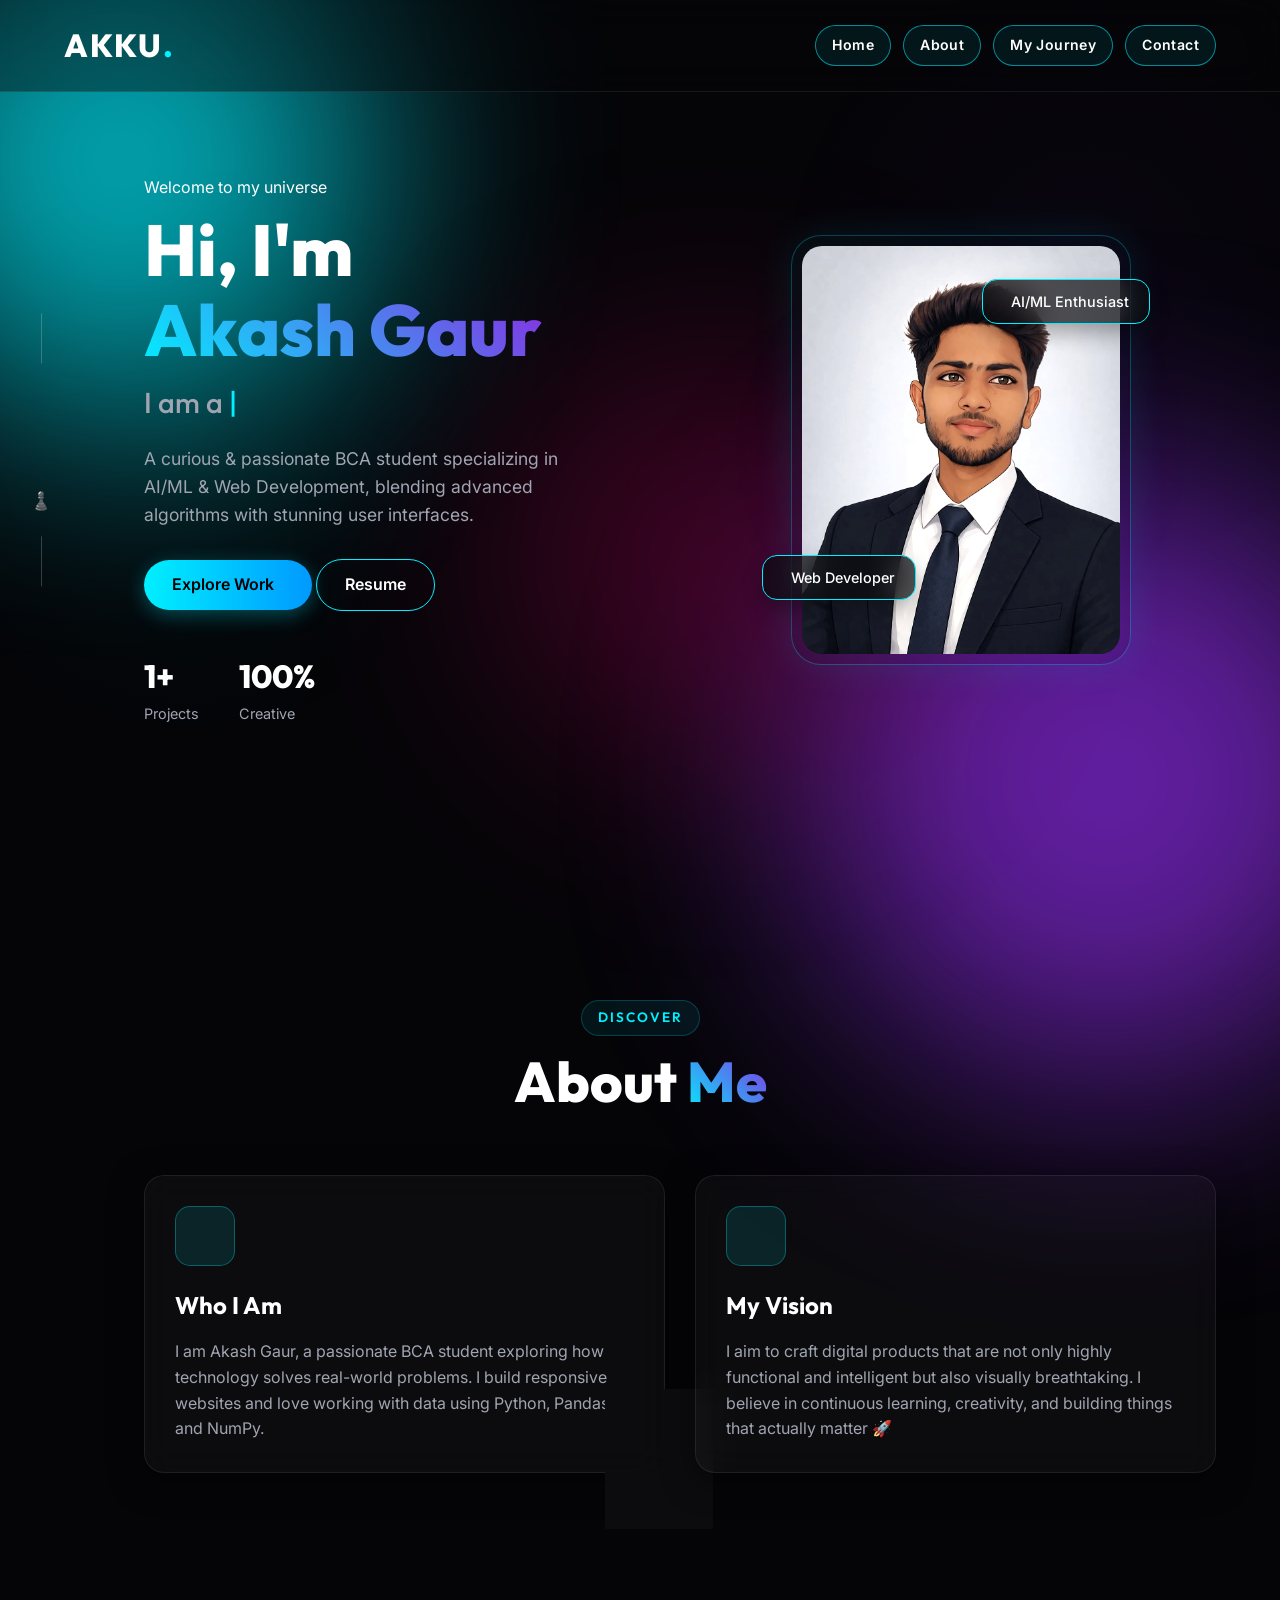
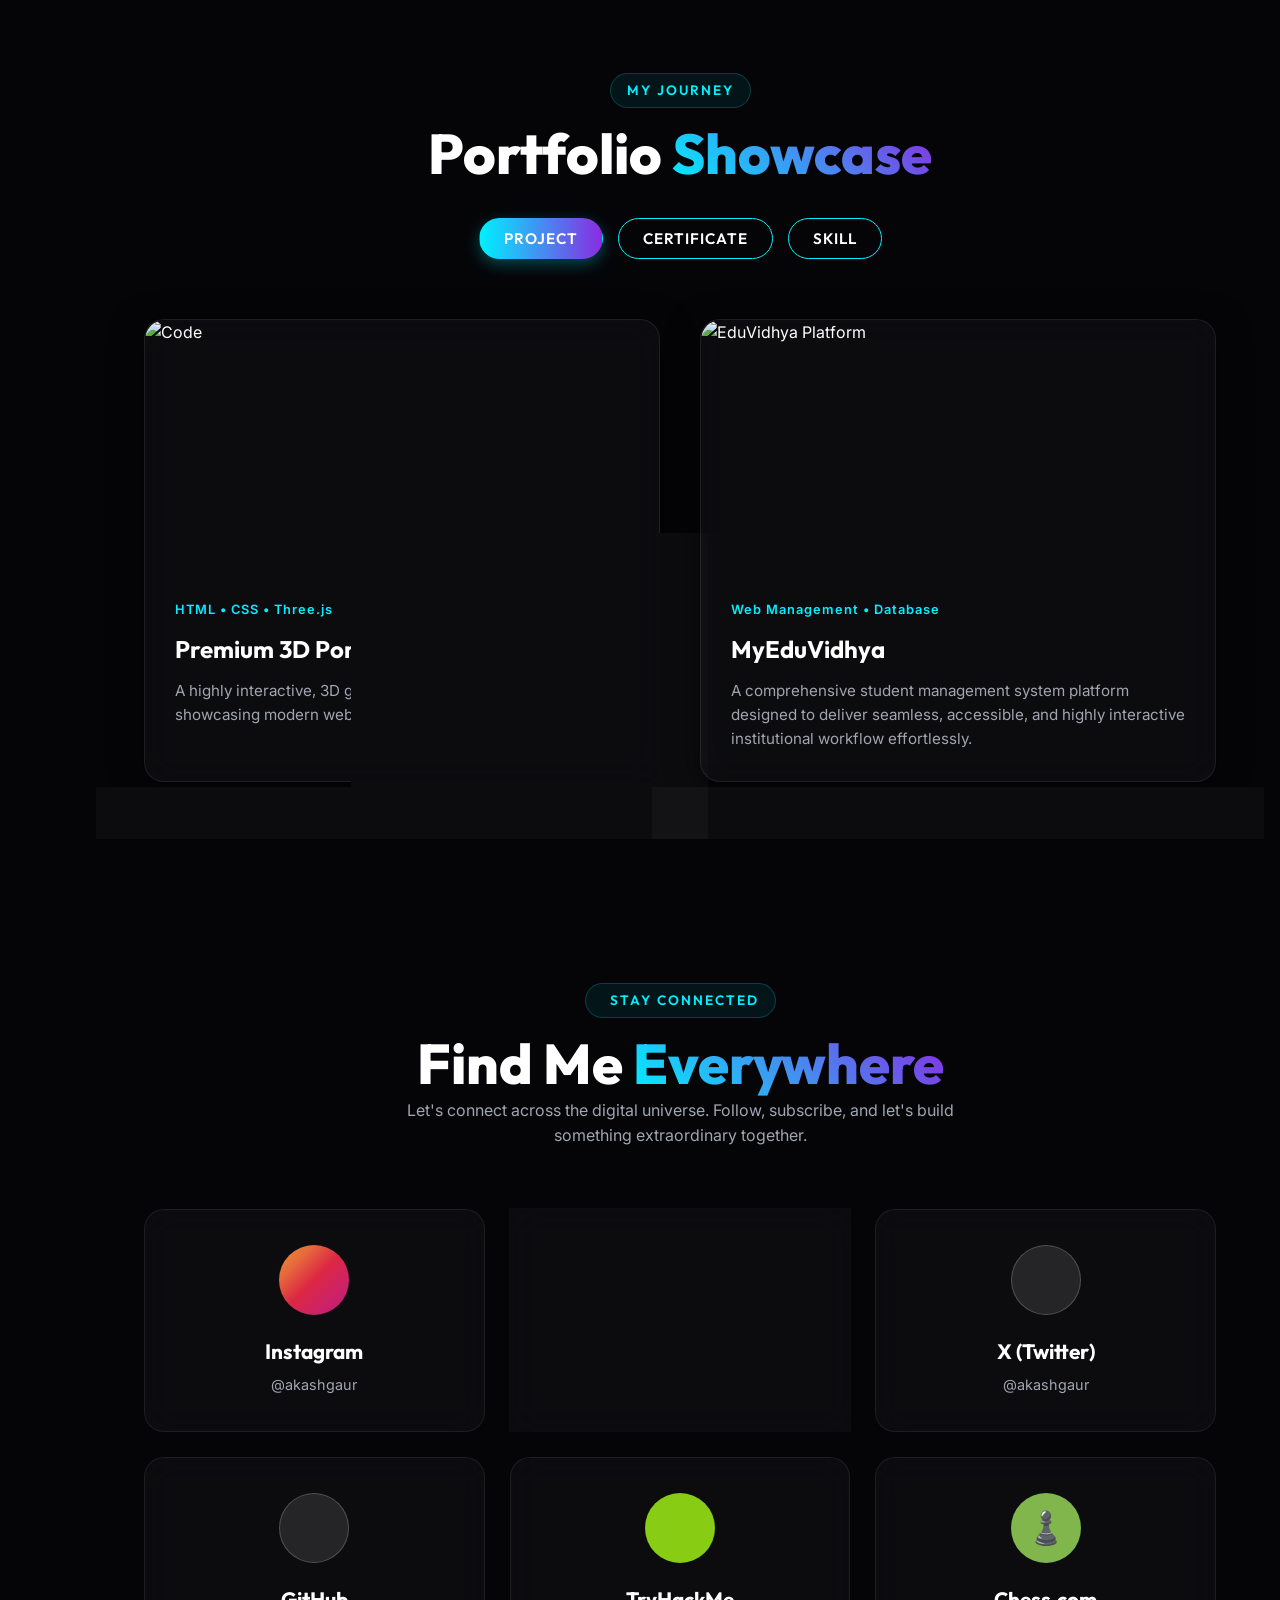
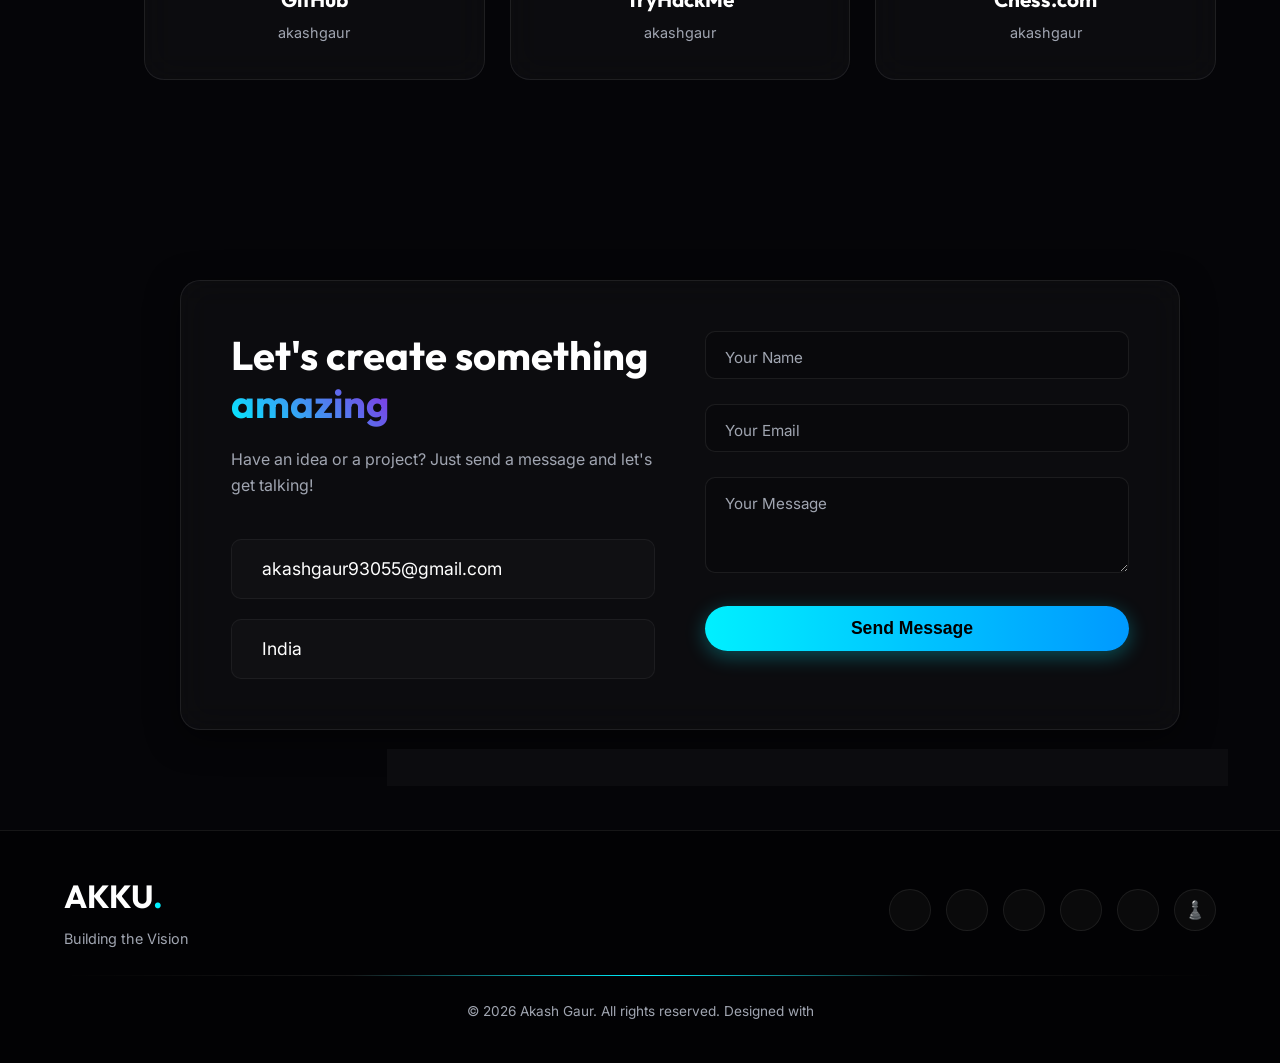
==== commit 091c1f8d: "Add hidden inputs to contact form in index.html" ====
--- a/index.html
+++ b/index.html
@@ -339,6 +339,9 @@
                         </div>
                     </div>
                     <form id="contactForm" class="contact-form" action="https://api.web3forms.com/submit" method="POST">
+                        <input type="hidden" name="access_key" value="3d9bb397-546b-4f13-ad8c-244ec849c8c9">
+                        <input type="hidden" name="subject" value="New portfolio contact message">
+                        <input type="checkbox" name="botcheck" style="display: none;">
                         <div class="input-group">
                             <input type="text" id="name" name="name" placeholder=" " required>
                             <label for="name">Your Name</label>
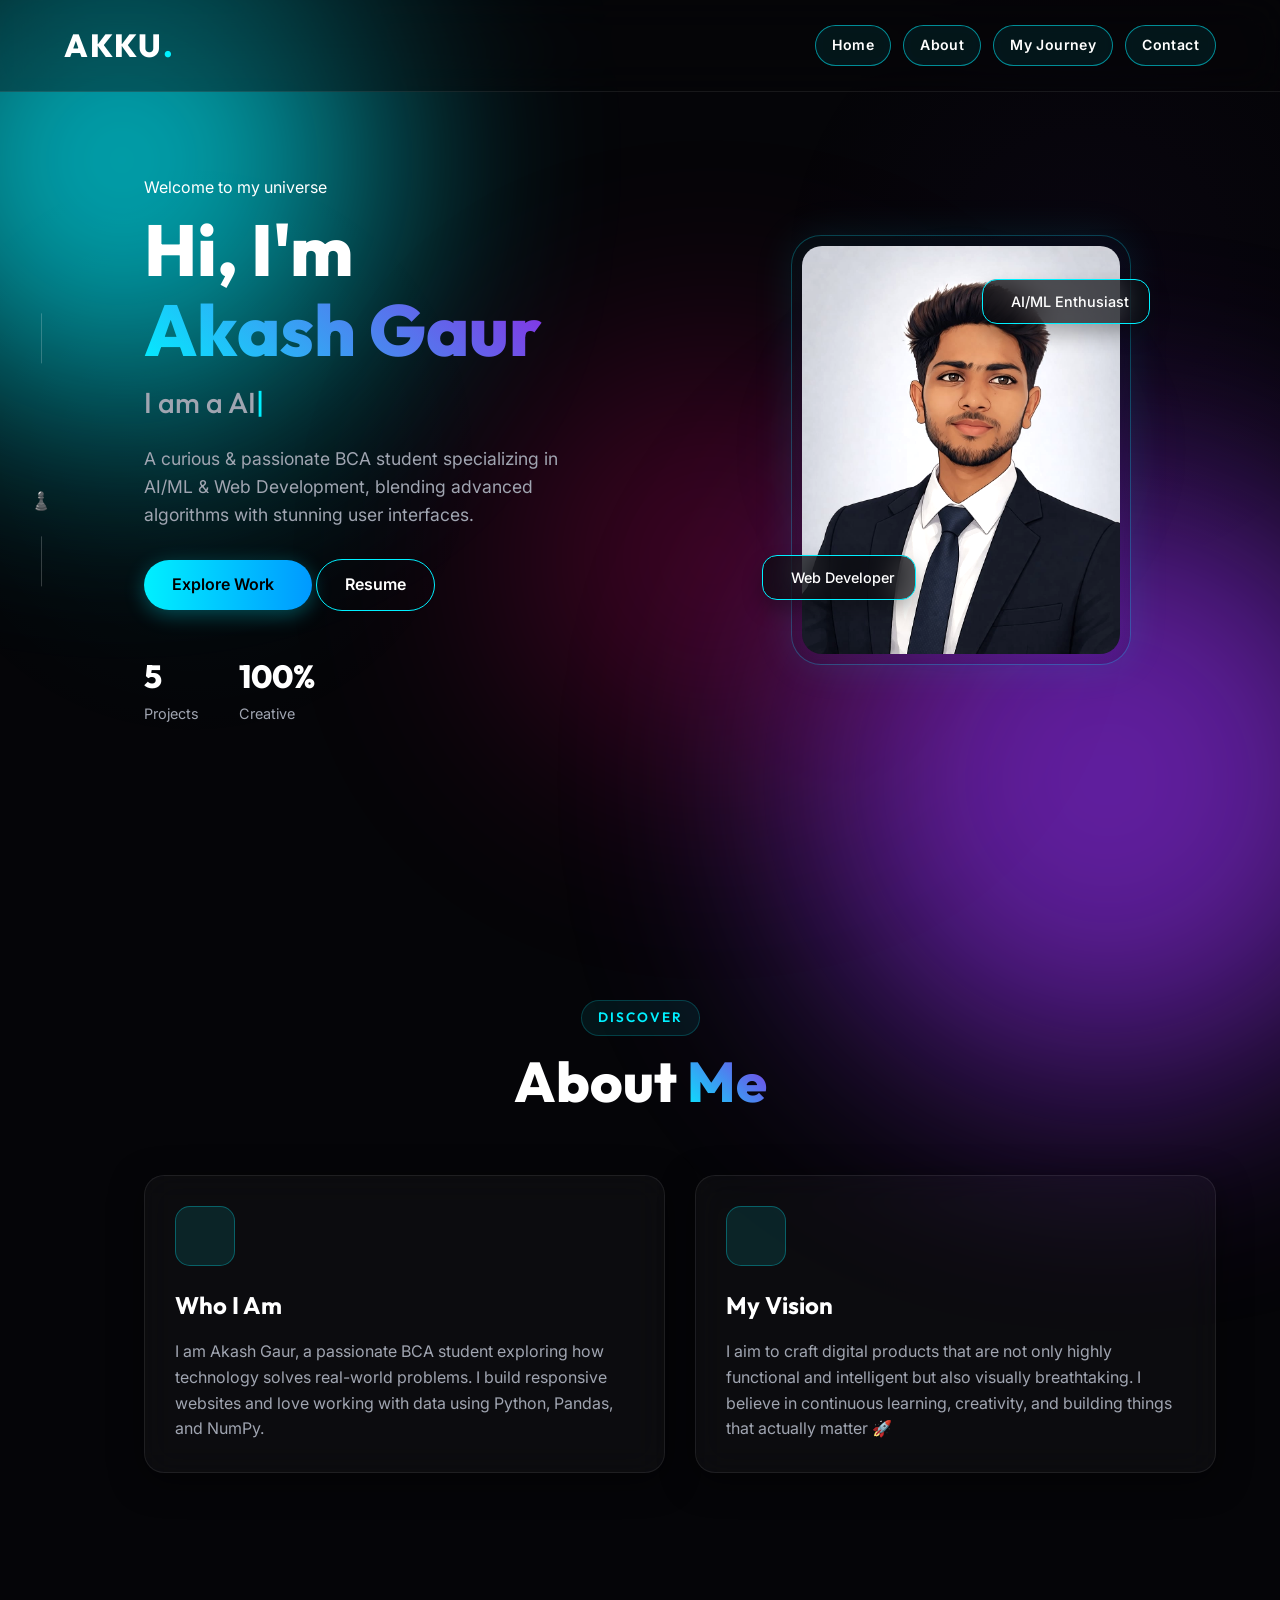
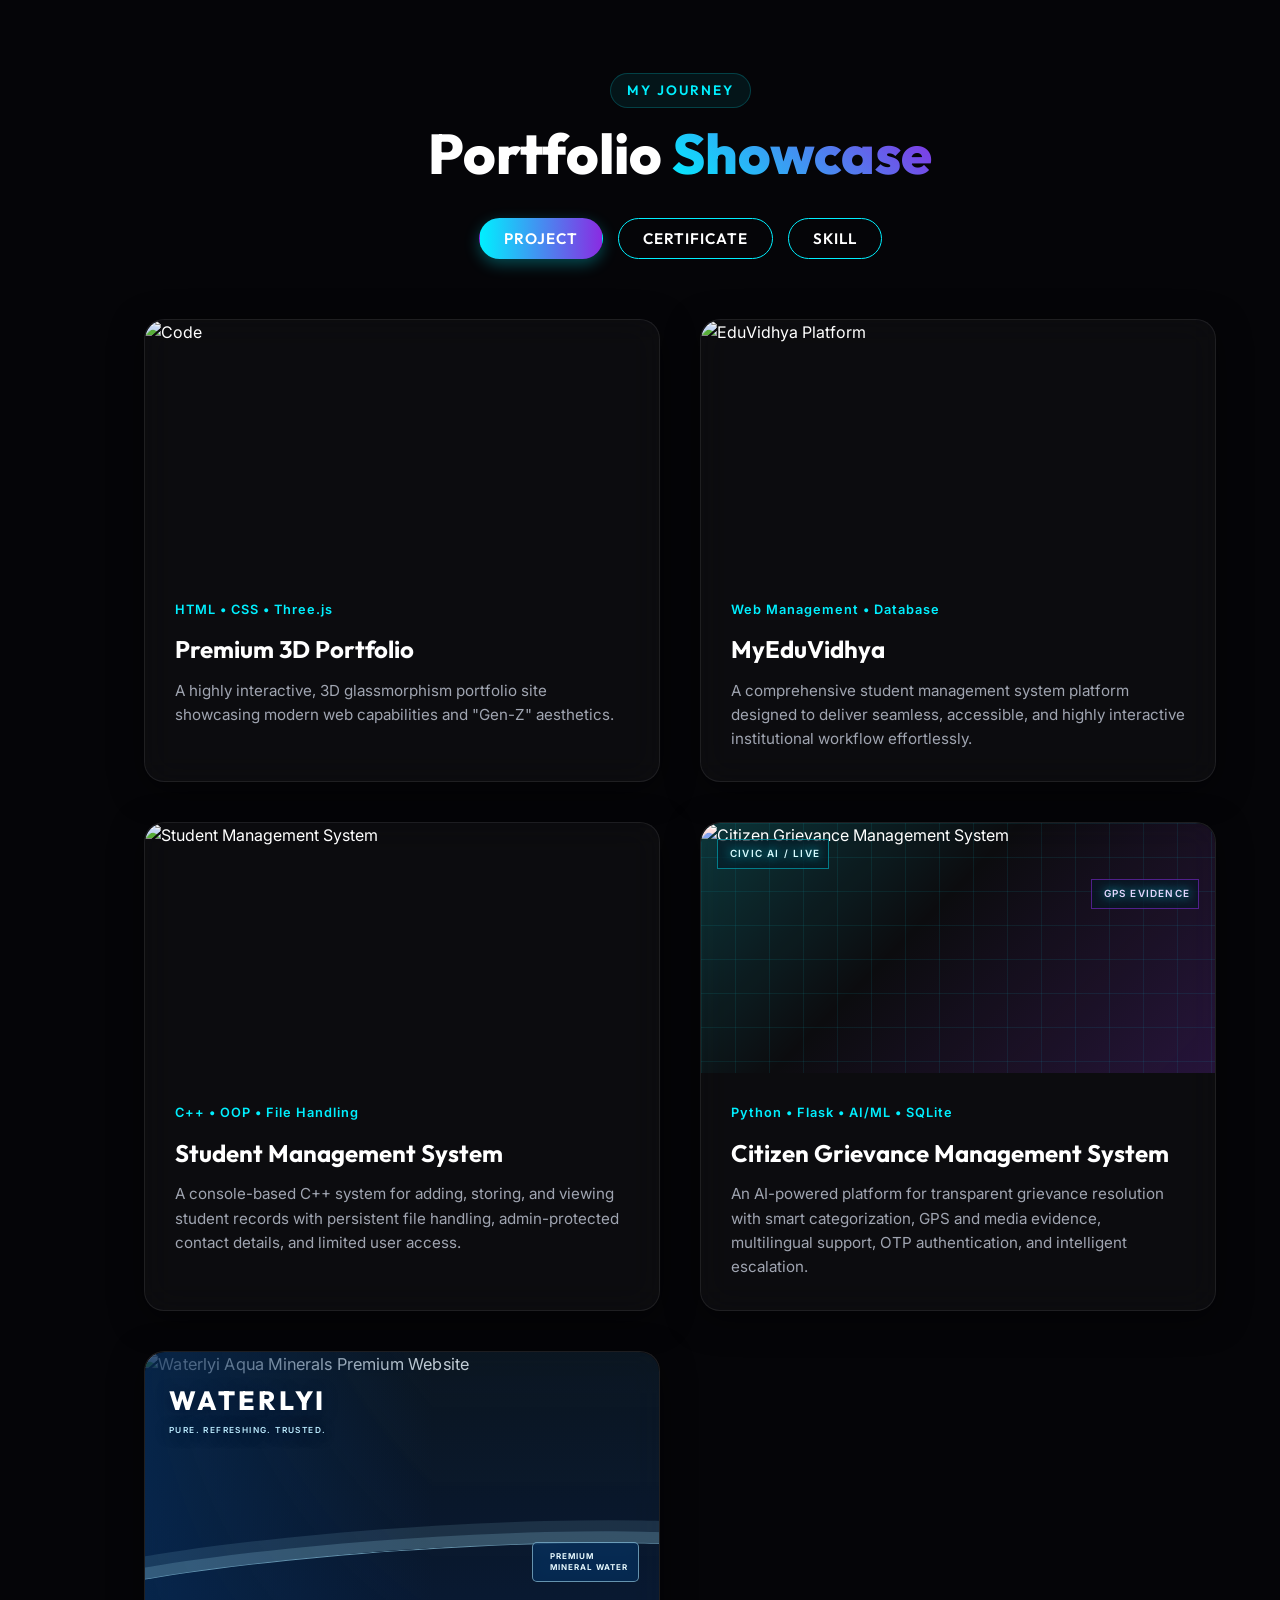
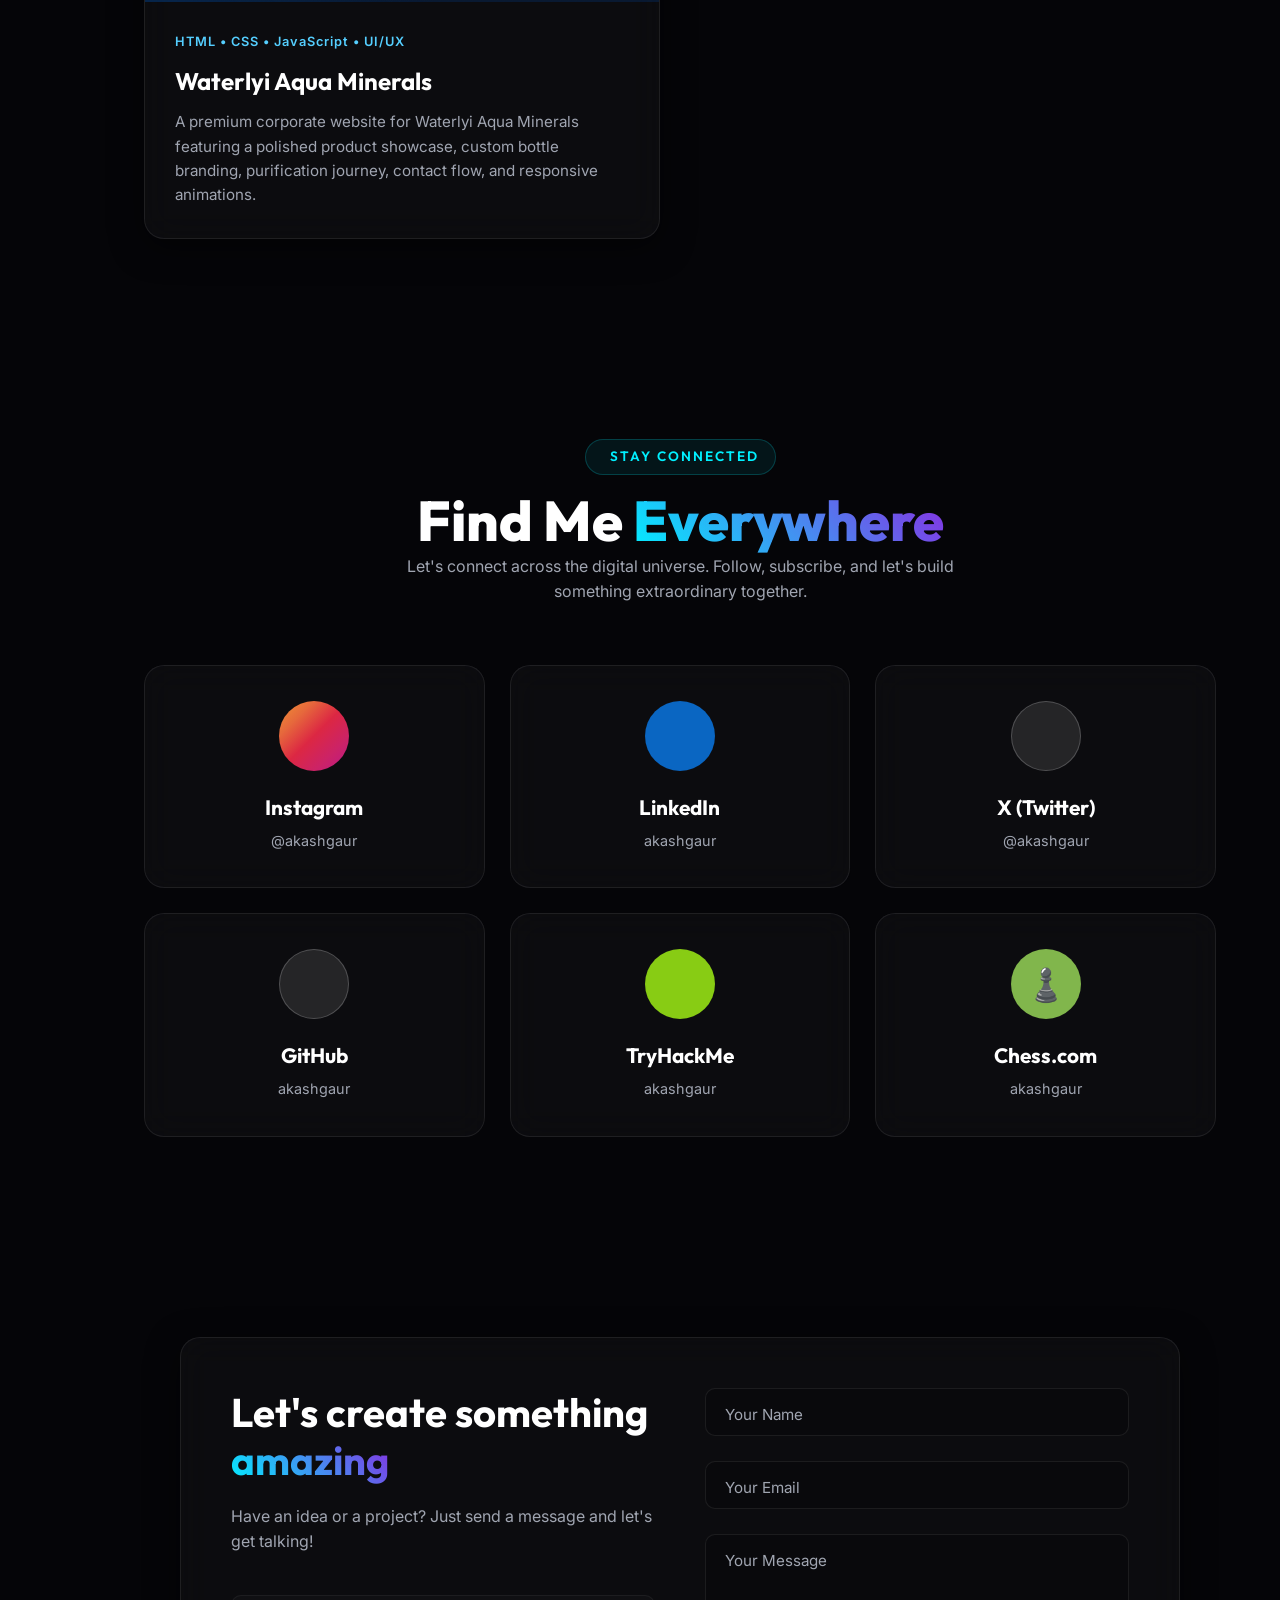
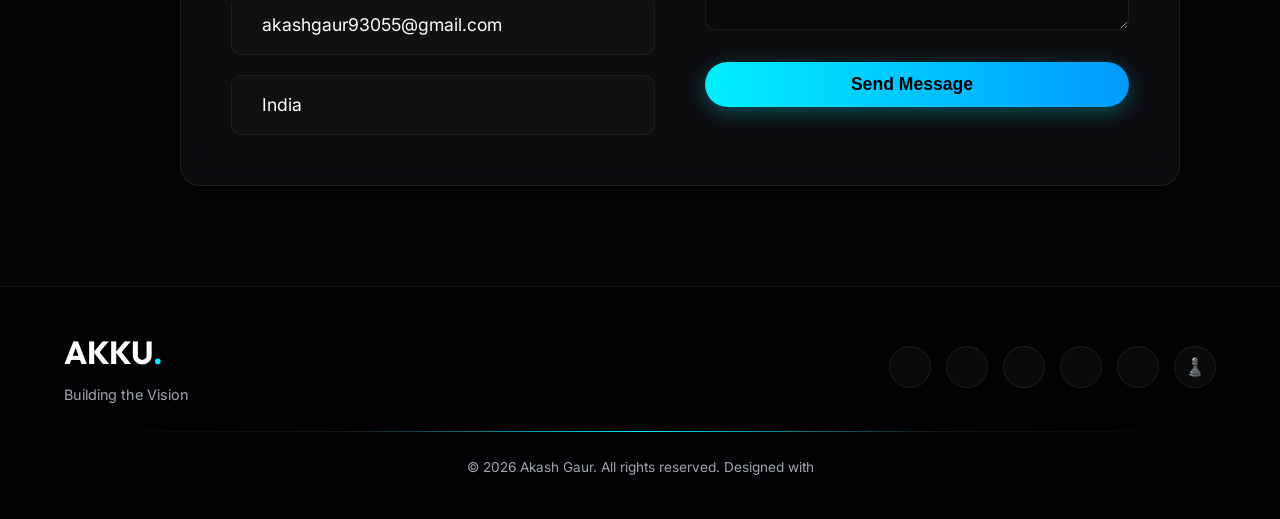
==== commit 3749b838: "Update portfolio showcase and certifications Co-authored-by: Copilot <223556219+Copilot@users.norepl" ====
--- a/index.html
+++ b/index.html
@@ -91,7 +91,7 @@
                     </div>
 
                     <div class="hero-stats">
-                        <div class="stat"><span class="num">1+</span> Projects</div>
+                        <div class="stat"><span class="num">5</span> Projects</div>
                         <div class="stat"><span class="num">100%</span> Creative</div>
                     </div>
                 </div>
@@ -190,6 +190,76 @@
                                 <h3>MyEduVidhya</h3>
                                 <p>A comprehensive student management system platform designed to deliver seamless,
                                     accessible, and highly interactive institutional workflow effortlessly.</p>
+                            </div>
+                        </div>
+                        <div class="project-card glass-card" data-tilt data-tilt-max="8">
+                            <div class="project-img-wrapper">
+                                <img src="https://raw.githubusercontent.com/codewithakash-ai/Student-Management-System/main/Screenshot3.png"
+                                    alt="Student Management System" class="project-img">
+                                <div class="project-overlay">
+                                    <a href="https://github.com/codewithakash-ai/Student-Management-System"
+                                        target="_blank" rel="noopener" class="view-btn" aria-label="View Student Management System on GitHub">
+                                        <i class="ri-external-link-line"></i>
+                                    </a>
+                                </div>
+                            </div>
+                            <div class="project-content">
+                                <div class="project-tech">C++ • OOP • File Handling</div>
+                                <h3>Student Management System</h3>
+                                <p>A console-based C++ system for adding, storing, and viewing student records with
+                                    persistent file handling, admin-protected contact details, and limited user access.</p>
+                            </div>
+                        </div>
+                        <div class="project-card glass-card grievance-project" data-tilt data-tilt-max="8">
+                            <div class="project-img-wrapper">
+                                <img src="https://images.unsplash.com/photo-1551288049-bebda4e38f71?auto=format&fit=crop&w=600&q=80"
+                                    alt="Citizen Grievance Management System" class="project-img">
+                                <div class="grievance-hud" aria-hidden="true">
+                                    <span class="grievance-hud-label"><i class="ri-radar-line"></i> CIVIC AI / LIVE</span>
+                                    <span class="grievance-hud-signal"><i class="ri-map-pin-2-line"></i> GPS EVIDENCE</span>
+                                </div>
+                                <div class="project-overlay">
+                                    <a href="https://github.com/codewithakash-ai/AI-Based-Smart-Grievance-System"
+                                        target="_blank" rel="noopener"
+                                        class="view-btn"
+                                        aria-label="View Citizen Grievance Management System on GitHub">
+                                        <i class="ri-external-link-line"></i>
+                                    </a>
+                                </div>
+                            </div>
+                            <div class="project-content">
+                                <div class="project-tech">Python • Flask • AI/ML • SQLite</div>
+                                <h3>Citizen Grievance Management System</h3>
+                                <p>An AI-powered platform for transparent grievance resolution with smart categorization,
+                                    GPS and media evidence, multilingual support, OTP authentication, and intelligent escalation.</p>
+                            </div>
+                        </div>
+                        <div class="project-card glass-card waterlyi-project" data-tilt data-tilt-max="8">
+                            <div class="project-img-wrapper">
+                                <img src="https://images.unsplash.com/photo-1602143407151-7111542de6e8?auto=format&fit=crop&w=600&q=80"
+                                    alt="Waterlyi Aqua Minerals Premium Website" class="project-img">
+                                <div class="waterlyi-brand-mark" aria-hidden="true">
+                                    <span class="waterlyi-brand-name">WATERLYI</span>
+                                    <span class="waterlyi-brand-tagline">PURE. REFRESHING. TRUSTED.</span>
+                                </div>
+                                <div class="waterlyi-quality-badge" aria-hidden="true">
+                                    <i class="ri-drop-line"></i>
+                                    <span>PREMIUM<br>MINERAL WATER</span>
+                                </div>
+                                <div class="project-overlay">
+                                    <a href="https://waterlyi.vercel.app/"
+                                        target="_blank" rel="noopener"
+                                        class="view-btn"
+                                        aria-label="View Waterlyi Aqua Minerals live website">
+                                        <i class="ri-external-link-line"></i>
+                                    </a>
+                                </div>
+                            </div>
+                            <div class="project-content">
+                                <div class="project-tech">HTML • CSS • JavaScript • UI/UX</div>
+                                <h3>Waterlyi Aqua Minerals</h3>
+                                <p>A premium corporate website for Waterlyi Aqua Minerals featuring a polished
+                                    product showcase, custom bottle branding, purification journey, contact flow, and responsive animations.</p>
                             </div>
                         </div>
                     </div>
@@ -211,7 +281,24 @@
                             <div class="certificate-content">
                                 <div class="project-tech">CERTIFICATION</div>
                                 <h3>HTML and CSS Certificate</h3>
-                                <p>Verified certificate added to portfolio.</p>
+                                <p>Information Technology Specialist certification awarded by Certiport.</p>
+                            </div>
+                        </article>
+                        <article class="certificate-card glass-card" data-tilt data-tilt-max="8">
+                            <button type="button" class="certificate-open-btn" aria-label="Open JavaScript certificate in full view">
+                                <div class="certificate-img-wrapper">
+                                    <img src="./Screenshot%202026-10-28%20at%2012.06.52%20PM.png"
+                                        alt="Akash Gaur JavaScript Certificate" class="certificate-img">
+                                    <div class="certificate-overlay">
+                                        <i class="ri-zoom-in-line"></i>
+                                        <span>Tap to View Full</span>
+                                    </div>
+                                </div>
+                            </button>
+                            <div class="certificate-content">
+                                <div class="project-tech">CERTIFICATION</div>
+                                <h3>JavaScript Certificate</h3>
+                                <p>Information Technology Specialist certification awarded by Certiport.</p>
                             </div>
                         </article>
                     </div>
--- a/style.css
+++ b/style.css
@@ -1097,6 +1097,155 @@
     font-size: 0.95rem;
 }
 
+.grievance-project .project-img {
+    filter: saturate(0.75) hue-rotate(135deg) contrast(1.12);
+}
+
+.grievance-project .project-img-wrapper::before {
+    content: "";
+    position: absolute;
+    inset: 0;
+    z-index: 1;
+    pointer-events: none;
+    background:
+        linear-gradient(rgba(0, 240, 255, 0.08) 1px, transparent 1px),
+        linear-gradient(90deg, rgba(0, 240, 255, 0.08) 1px, transparent 1px),
+        linear-gradient(135deg, rgba(0, 240, 255, 0.18), transparent 42%, rgba(138, 43, 226, 0.2));
+    background-size: 34px 34px, 34px 34px, auto;
+    mix-blend-mode: screen;
+}
+
+.grievance-hud {
+    position: absolute;
+    inset: 16px;
+    z-index: 2;
+    display: flex;
+    justify-content: space-between;
+    align-items: flex-start;
+    pointer-events: none;
+    color: #d7fbff;
+    font-family: var(--font-body);
+    font-size: 0.62rem;
+    font-weight: 600;
+    letter-spacing: 1.2px;
+    text-shadow: 0 0 10px rgba(0, 240, 255, 0.8);
+}
+
+.grievance-hud span {
+    padding: 6px 8px;
+    border: 1px solid rgba(0, 240, 255, 0.45);
+    background: rgba(3, 21, 32, 0.72);
+    backdrop-filter: blur(6px);
+}
+
+.grievance-hud i {
+    color: var(--accent-1);
+    margin-right: 4px;
+}
+
+.grievance-hud-signal {
+    margin-top: 40px;
+    color: #e4d7ff;
+    border-color: rgba(138, 43, 226, 0.55) !important;
+}
+
+.grievance-project:hover .project-img {
+    filter: saturate(1) hue-rotate(135deg) contrast(1.2);
+}
+
+.waterlyi-project .project-img {
+    filter: saturate(0.9) contrast(1.08) brightness(0.92);
+    transform: scale(1.02);
+}
+
+.waterlyi-project .project-img-wrapper::before {
+    content: "";
+    position: absolute;
+    inset: 0;
+    z-index: 1;
+    pointer-events: none;
+    background:
+        linear-gradient(90deg, rgba(7, 42, 84, 0.76), transparent 56%),
+        linear-gradient(180deg, rgba(8, 77, 132, 0.16), rgba(7, 35, 75, 0.58));
+}
+
+.waterlyi-project .project-img-wrapper::after {
+    content: "";
+    position: absolute;
+    width: 150%;
+    height: 85px;
+    left: -25%;
+    bottom: -34px;
+    z-index: 1;
+    pointer-events: none;
+    border-radius: 50%;
+    border-top: 1px solid rgba(164, 230, 255, 0.58);
+    box-shadow:
+        0 -12px 0 -1px rgba(164, 230, 255, 0.18),
+        0 -24px 0 -2px rgba(164, 230, 255, 0.12);
+    transform: rotate(-4deg);
+}
+
+.waterlyi-brand-mark {
+    position: absolute;
+    top: 28px;
+    left: 24px;
+    z-index: 2;
+    color: #ffffff;
+    text-shadow: 0 2px 14px rgba(0, 20, 50, 0.8);
+}
+
+.waterlyi-brand-name {
+    display: block;
+    font-family: var(--font-heading);
+    font-size: 1.65rem;
+    font-weight: 800;
+    letter-spacing: 3px;
+}
+
+.waterlyi-brand-tagline {
+    display: block;
+    margin-top: 2px;
+    color: #bcecff;
+    font-size: 0.52rem;
+    font-weight: 600;
+    letter-spacing: 1.4px;
+}
+
+.waterlyi-quality-badge {
+    position: absolute;
+    right: 20px;
+    bottom: 20px;
+    z-index: 2;
+    display: flex;
+    align-items: center;
+    gap: 7px;
+    padding: 8px 10px;
+    color: #e8faff;
+    border: 1px solid rgba(180, 236, 255, 0.55);
+    border-radius: 5px;
+    background: rgba(5, 47, 91, 0.68);
+    backdrop-filter: blur(7px);
+    font-size: 0.5rem;
+    font-weight: 700;
+    letter-spacing: 1px;
+    line-height: 1.35;
+}
+
+.waterlyi-quality-badge i {
+    color: #8ee5ff;
+    font-size: 1.35rem;
+}
+
+.waterlyi-project .project-tech {
+    color: #55cfff;
+}
+
+.waterlyi-project:hover .project-img {
+    filter: saturate(1.08) contrast(1.12) brightness(0.98);
+    transform: scale(1.1);
+}
+
 /* PHOTOGRAPHY */
 #photography .container {
     padding-left: 80px;
